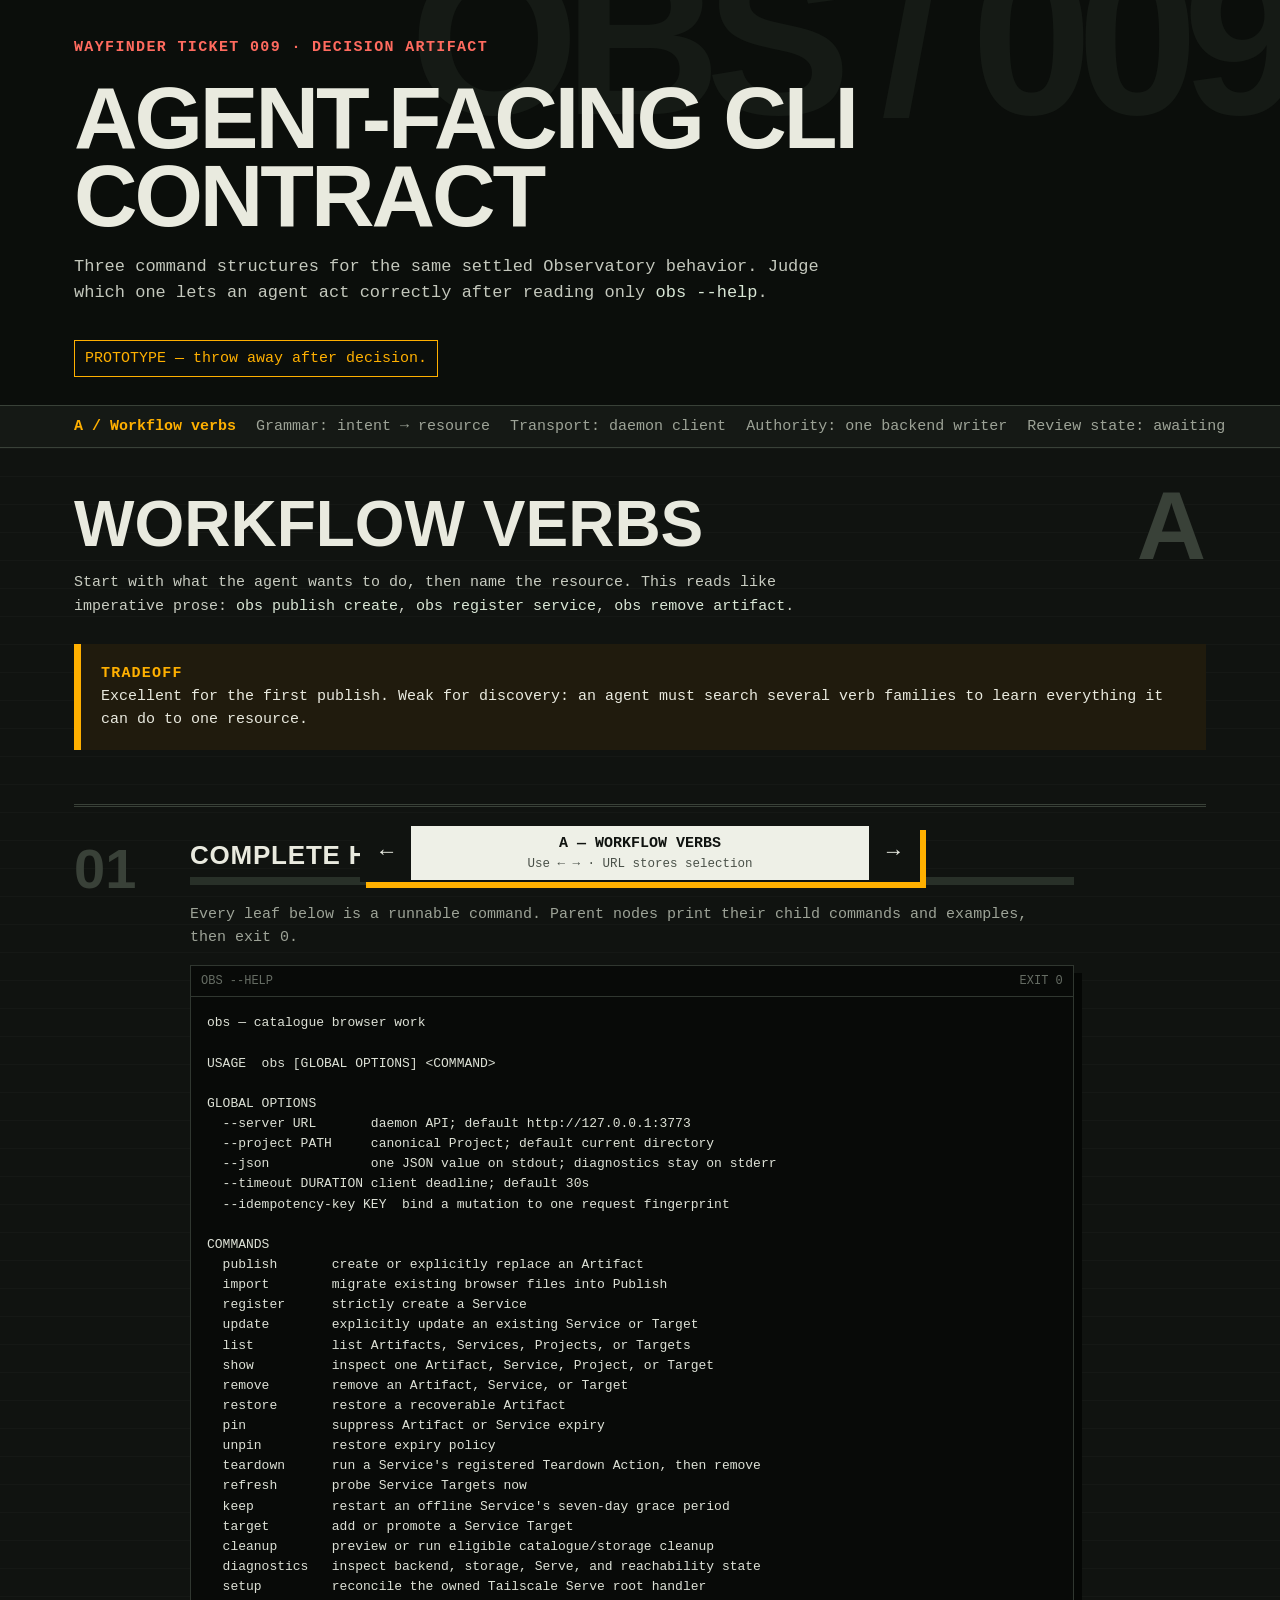
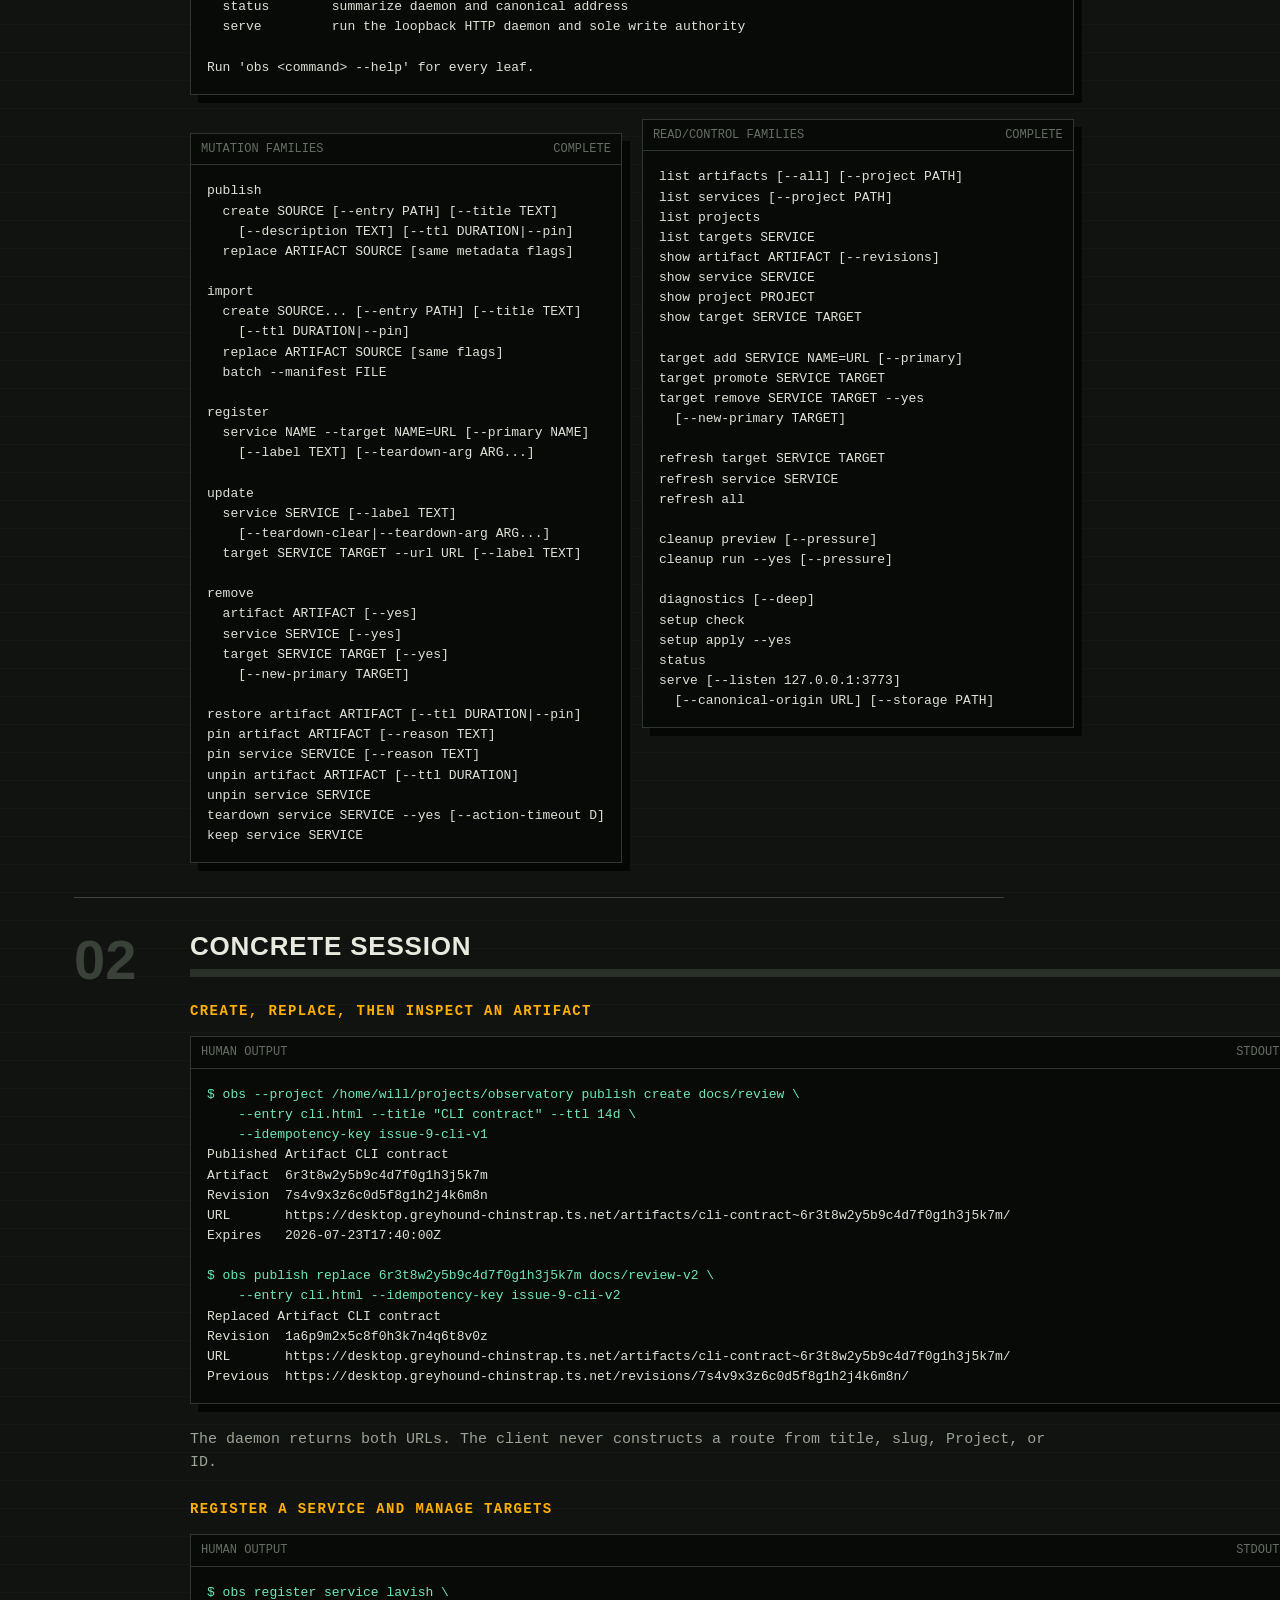
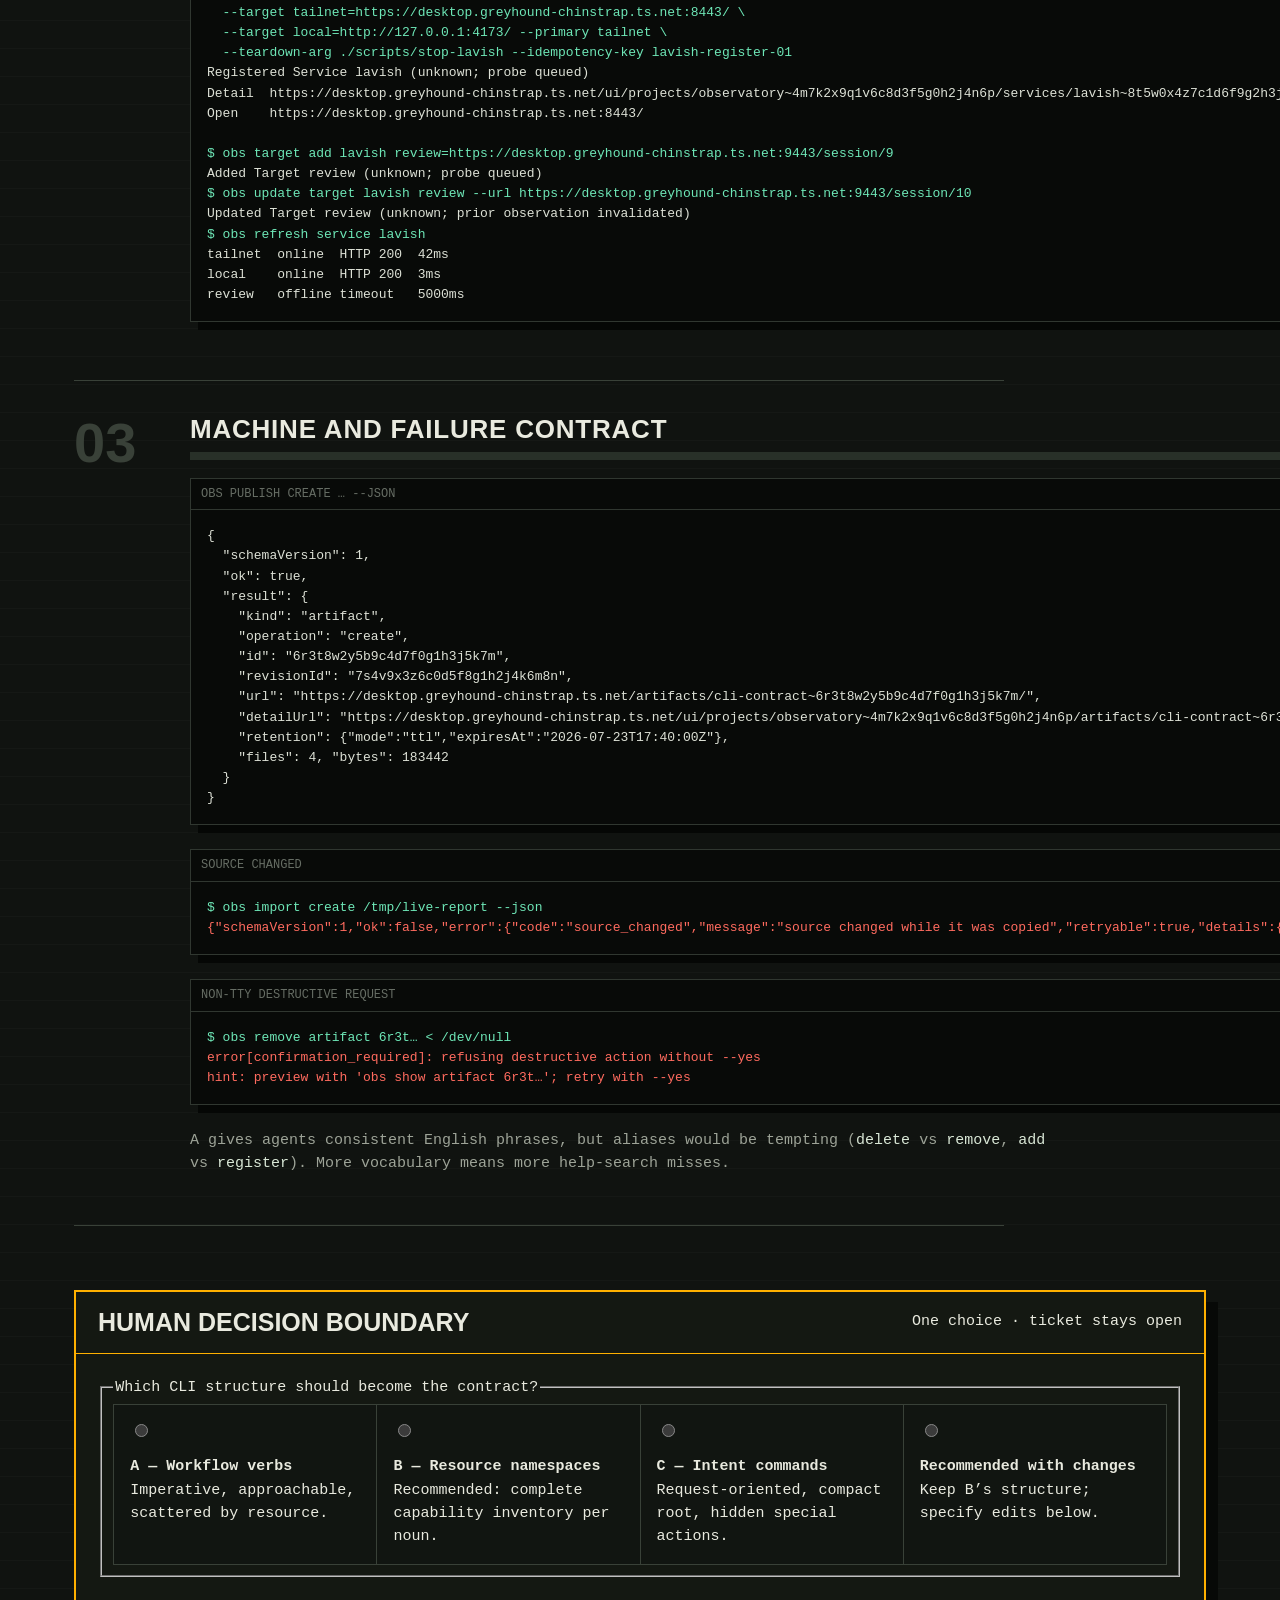
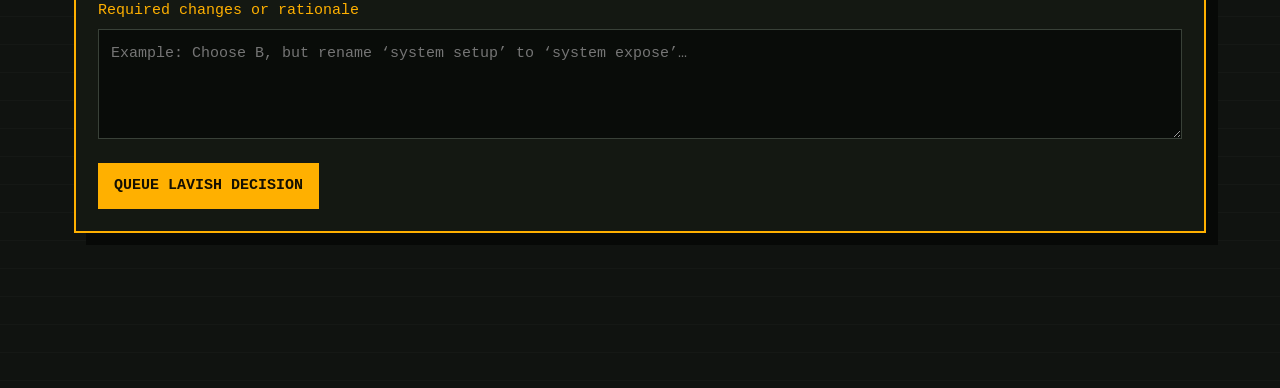
==== docs/prototypes/observatory-cli-contract.html @ 1bf95af1 "Prototype agent-facing CLI contract" ====
<!doctype html>
<html lang="en">
<head>
<meta charset="utf-8">
<meta name="viewport" content="width=device-width,initial-scale=1">
<meta name="color-scheme" content="dark">
<title>PROTOTYPE — throw away after decision — Observatory CLI Contract</title>
<style>
:root{--ink:#e9eadf;--muted:#9da397;--dim:#666d64;--paper:#101310;--panel:#171b17;--line:#394138;--hot:#ffb000;--cool:#6ee7b7;--bad:#ff6b5f;--blue:#8ab4f8;--shadow:#050705;--measure:1180px;--mono:"IBM Plex Mono","Cascadia Code","SFMono-Regular",Consolas,"Liberation Mono",monospace;--sans:"Avenir Next Condensed","DIN Condensed","Arial Narrow",sans-serif}
*{box-sizing:border-box}html{scroll-behavior:smooth}body{margin:0;background:var(--paper);color:var(--ink);font:15px/1.55 var(--mono);background-image:linear-gradient(rgba(255,255,255,.018) 1px,transparent 1px);background-size:100% 28px}a{color:var(--cool)}button,input,textarea{font:inherit}button{cursor:pointer}.mast{border-bottom:1px solid var(--line);background:#0b0e0b;position:relative;overflow:hidden}.mast:after{content:"OBS / 009";position:absolute;right:-.04em;top:-.32em;color:#151a15;font:900 clamp(80px,17vw,230px)/1 var(--sans);letter-spacing:-.07em;pointer-events:none}.mast-inner{max-width:var(--measure);margin:auto;padding:36px 24px 28px;position:relative;z-index:1}.kicker{color:var(--bad);font-weight:800;letter-spacing:.09em;text-transform:uppercase}.mast h1{font:900 clamp(38px,7vw,88px)/.88 var(--sans);letter-spacing:-.035em;text-transform:uppercase;max-width:850px;margin:20px 0}.dek{max-width:760px;color:#c4c8bd;font-size:17px}.question{display:inline-block;border:1px solid var(--hot);color:var(--hot);padding:6px 10px;margin-top:16px}.statebar{border-bottom:1px solid var(--line);background:#151915;position:sticky;top:0;z-index:20}.statebar-inner{max-width:var(--measure);margin:auto;padding:9px 24px;display:flex;gap:20px;align-items:center;overflow:auto;white-space:nowrap}.statebar b{color:var(--hot)}.statebar span{color:var(--muted)}main{max-width:var(--measure);margin:auto;padding:0 24px 150px}.variant{display:none}.variant.active{display:block}.variant.design-b.active{display:grid}.variant-head{padding:44px 0 28px;border-bottom:3px double var(--line)}.variant-mark{font:900 96px/.7 var(--sans);color:var(--line);float:right}.variant-head h2{font:900 clamp(32px,5vw,64px)/1 var(--sans);text-transform:uppercase;margin:0 0 14px}.variant-head p{max-width:800px;color:#c8ccc1}.recommend{border-left:7px solid var(--hot);background:#201b0d;padding:18px 20px;margin:26px 0}.recommend strong{display:block;color:var(--hot);text-transform:uppercase;letter-spacing:.08em}.section{padding:34px 0;border-bottom:1px solid var(--line)}.section h3{font:800 26px/1.1 var(--sans);text-transform:uppercase;letter-spacing:.03em;margin:0 0 18px}.section h4{font-size:14px;color:var(--hot);text-transform:uppercase;letter-spacing:.1em;margin:24px 0 8px}.note{color:var(--muted);max-width:860px}.terminal{background:#080a08;border:1px solid #303730;box-shadow:8px 8px 0 var(--shadow);margin:14px 0 24px;overflow:hidden}.terminal-label{display:flex;justify-content:space-between;gap:10px;border-bottom:1px solid #303730;padding:6px 10px;color:var(--dim);font-size:12px;text-transform:uppercase}.terminal pre{margin:0;padding:16px;overflow:auto;color:#dde1d6;font:13px/1.55 var(--mono);white-space:pre}.terminal .cmd{color:var(--cool)}.terminal .err{color:var(--bad)}.terminal .warn{color:var(--hot)}code{color:#d9e7d6}.tree{columns:2;column-gap:20px}.tree .terminal{break-inside:avoid}.matrix{width:100%;border-collapse:collapse;margin:15px 0;font-size:13px}.matrix th,.matrix td{text-align:left;vertical-align:top;padding:9px 10px;border:1px solid var(--line)}.matrix th{color:var(--hot);background:#1c201b;text-transform:uppercase;letter-spacing:.05em}.matrix td:first-child{white-space:nowrap;color:var(--cool)}.rules{display:grid;grid-template-columns:repeat(2,minmax(0,1fr));border-top:1px solid var(--line);border-left:1px solid var(--line)}.rule{padding:16px;border-right:1px solid var(--line);border-bottom:1px solid var(--line)}.rule b{display:block;color:var(--cool);margin-bottom:5px}.flow{display:flex;align-items:stretch;gap:0;overflow:auto;margin:20px 0}.flow div{min-width:170px;padding:16px;border:1px solid var(--line);background:var(--panel)}.flow i{display:flex;align-items:center;padding:8px;color:var(--hot);font-style:normal}.callout{border:1px solid var(--bad);padding:16px;margin:20px 0}.callout b{color:var(--bad)}
/* A: linear manual */.design-a .section{max-width:930px}.design-a .chapter{display:grid;grid-template-columns:90px 1fr;gap:26px}.design-a .chapter-no{font:900 56px/1 var(--sans);color:var(--line);position:sticky;top:70px;align-self:start}.design-a h3{border-bottom:8px solid #283028;padding-bottom:8px}
/* B: resource field guide */.variant.design-b.active{display:grid;grid-template-columns:220px minmax(0,1fr);gap:34px}.design-b .variant-head{grid-column:1/-1}.design-b nav{position:sticky;top:56px;align-self:start;padding-top:34px}.design-b nav a{display:block;padding:7px 0;border-bottom:1px solid var(--line);color:var(--muted);text-decoration:none}.design-b nav a:hover{color:var(--hot)}.design-b .content{min-width:0}.design-b .section h3:before{content:":: ";color:var(--hot)}
/* C: operation ledger */.design-c .variant-head{border-bottom:1px solid var(--blue)}.design-c .ledger{display:grid;grid-template-columns:170px 1fr;border-top:1px solid var(--line)}.design-c .ledger-key,.design-c .ledger-body{padding:24px 0;border-bottom:1px solid var(--line)}.design-c .ledger-key{color:var(--blue);font-weight:bold;text-transform:uppercase}.design-c .ledger-body{min-width:0}.design-c .terminal{border-color:#35465d}.design-c .intent{border-left:3px solid var(--blue);padding-left:18px}
.approval{margin-top:64px;border:2px solid var(--hot);background:#141812;box-shadow:12px 12px 0 #070907}.approval header{padding:18px 22px;border-bottom:1px solid var(--hot);display:flex;justify-content:space-between;gap:15px}.approval h2{font:900 25px/1 var(--sans);text-transform:uppercase;margin:0}.approval form{padding:22px}.choices{display:grid;grid-template-columns:repeat(4,1fr);gap:1px;background:var(--line);border:1px solid var(--line)}.choice{background:#111511;padding:16px;cursor:pointer}.choice:has(input:checked){background:#2a230f;outline:2px solid var(--hot);outline-offset:-2px}.choice input{accent-color:var(--hot)}.choice b{display:block;margin-top:10px}.approval label[for=changes]{display:block;margin:22px 0 7px;color:var(--hot)}textarea{width:100%;min-height:110px;resize:vertical;background:#090c09;color:var(--ink);border:1px solid var(--line);padding:12px}.submit{display:flex;align-items:center;gap:16px;margin-top:16px}.submit button{background:var(--hot);color:#151000;border:0;padding:11px 16px;font-weight:900;text-transform:uppercase}.status{color:var(--cool)}.switcher{position:fixed;z-index:50;left:50%;bottom:18px;transform:translateX(-50%);display:flex;align-items:center;background:#eef0e7;color:#101310;border:2px solid #101310;box-shadow:6px 6px 0 var(--hot);min-width:min(560px,calc(100vw - 28px))}.switcher button{border:0;background:#101310;color:#eef0e7;font-size:22px;padding:10px 18px}.switcher button:hover{background:var(--hot);color:#101310}.switch-label{flex:1;text-align:center;font-weight:900;text-transform:uppercase;padding:0 10px}.switch-label small{display:block;font-weight:400;text-transform:none;color:#495048}.nowrap{white-space:nowrap}.bad{color:var(--bad)}.good{color:var(--cool)}.hot{color:var(--hot)}
@media(max-width:800px){.tree{columns:1}.rules{grid-template-columns:1fr}.variant.design-b.active{display:block}.design-b nav{position:static;display:flex;overflow:auto;gap:16px;border-bottom:1px solid var(--line)}.design-b nav a{white-space:nowrap}.design-a .chapter{display:block}.design-a .chapter-no{position:static;font-size:36px}.choices{grid-template-columns:1fr 1fr}.variant-mark{font-size:60px}.matrix{display:block;overflow:auto}.ledger{grid-template-columns:1fr!important}.ledger-key{padding-bottom:0!important;border-bottom:0!important}.approval header{display:block}.flow i{padding:4px}.statebar-inner{padding-inline:14px}main,.mast-inner{padding-left:16px;padding-right:16px}}
@media(max-width:480px){.choices{grid-template-columns:1fr}.switcher button{padding:9px 13px}.switch-label{font-size:12px}.terminal pre{font-size:11.5px;padding:12px}.mast h1{font-size:44px}.variant-head{padding-top:30px}}
@media(prefers-reduced-motion:reduce){html{scroll-behavior:auto}}
</style>
</head>
<body>
<header class="mast">
 <div class="mast-inner">
  <div class="kicker">Wayfinder ticket 009 · decision artifact</div>
  <h1>Agent-facing CLI contract</h1>
  <p class="dek">Three command structures for the same settled Observatory behavior. Judge which one lets an agent act correctly after reading only <code>obs --help</code>.</p>
  <div class="question">PROTOTYPE — throw away after decision.</div>
 </div>
</header>
<div class="statebar" aria-live="polite"><div class="statebar-inner"><b id="stateVariant">A / Workflow verbs</b><span id="stateGrammar">Grammar: intent → resource</span><span>Transport: daemon client</span><span>Authority: one backend writer</span><span>Review state: awaiting one choice</span></div></div>
<main>
<!-- VARIANT A -->
<article class="variant design-a" data-variant="A">
 <header class="variant-head"><span class="variant-mark">A</span><h2>Workflow verbs</h2><p>Start with what the agent wants to do, then name the resource. This reads like imperative prose: <code>obs publish create</code>, <code>obs register service</code>, <code>obs remove artifact</code>.</p><div class="recommend"><strong>Tradeoff</strong>Excellent for the first publish. Weak for discovery: an agent must search several verb families to learn everything it can do to one resource.</div></header>
 <section class="section chapter"><div class="chapter-no">01</div><div><h3>Complete help tree</h3><p class="note">Every leaf below is a runnable command. Parent nodes print their child commands and examples, then exit 0.</p><div class="terminal"><div class="terminal-label"><span>obs --help</span><span>exit 0</span></div><pre>obs — catalogue browser work

USAGE  obs [GLOBAL OPTIONS] &lt;COMMAND&gt;

GLOBAL OPTIONS
  --server URL       daemon API; default http://127.0.0.1:3773
  --project PATH     canonical Project; default current directory
  --json             one JSON value on stdout; diagnostics stay on stderr
  --timeout DURATION client deadline; default 30s
  --idempotency-key KEY  bind a mutation to one request fingerprint

COMMANDS
  publish       create or explicitly replace an Artifact
  import        migrate existing browser files into Publish
  register      strictly create a Service
  update        explicitly update an existing Service or Target
  list          list Artifacts, Services, Projects, or Targets
  show          inspect one Artifact, Service, Project, or Target
  remove        remove an Artifact, Service, or Target
  restore       restore a recoverable Artifact
  pin           suppress Artifact or Service expiry
  unpin         restore expiry policy
  teardown      run a Service's registered Teardown Action, then remove
  refresh       probe Service Targets now
  keep          restart an offline Service's seven-day grace period
  target        add or promote a Service Target
  cleanup       preview or run eligible catalogue/storage cleanup
  diagnostics   inspect backend, storage, Serve, and reachability state
  setup         reconcile the owned Tailscale Serve root handler
  status        summarize daemon and canonical address
  serve         run the loopback HTTP daemon and sole write authority

Run 'obs &lt;command&gt; --help' for every leaf.</pre></div>
<div class="tree">
<div class="terminal"><div class="terminal-label"><span>mutation families</span><span>complete</span></div><pre>publish
  create SOURCE [--entry PATH] [--title TEXT]
    [--description TEXT] [--ttl DURATION|--pin]
  replace ARTIFACT SOURCE [same metadata flags]

import
  create SOURCE... [--entry PATH] [--title TEXT]
    [--ttl DURATION|--pin]
  replace ARTIFACT SOURCE [same flags]
  batch --manifest FILE

register
  service NAME --target NAME=URL [--primary NAME]
    [--label TEXT] [--teardown-arg ARG...]

update
  service SERVICE [--label TEXT]
    [--teardown-clear|--teardown-arg ARG...]
  target SERVICE TARGET --url URL [--label TEXT]

remove
  artifact ARTIFACT [--yes]
  service SERVICE [--yes]
  target SERVICE TARGET [--yes]
    [--new-primary TARGET]

restore artifact ARTIFACT [--ttl DURATION|--pin]
pin artifact ARTIFACT [--reason TEXT]
pin service SERVICE [--reason TEXT]
unpin artifact ARTIFACT [--ttl DURATION]
unpin service SERVICE
teardown service SERVICE --yes [--action-timeout D]
keep service SERVICE</pre></div>
<div class="terminal"><div class="terminal-label"><span>read/control families</span><span>complete</span></div><pre>list artifacts [--all] [--project PATH]
list services [--project PATH]
list projects
list targets SERVICE
show artifact ARTIFACT [--revisions]
show service SERVICE
show project PROJECT
show target SERVICE TARGET

target add SERVICE NAME=URL [--primary]
target promote SERVICE TARGET
target remove SERVICE TARGET --yes
  [--new-primary TARGET]

refresh target SERVICE TARGET
refresh service SERVICE
refresh all

cleanup preview [--pressure]
cleanup run --yes [--pressure]

diagnostics [--deep]
setup check
setup apply --yes
status
serve [--listen 127.0.0.1:3773]
  [--canonical-origin URL] [--storage PATH]</pre></div></div></div></section>
 <section class="section chapter"><div class="chapter-no">02</div><div><h3>Concrete session</h3><h4>Create, replace, then inspect an Artifact</h4><div class="terminal"><div class="terminal-label"><span>human output</span><span>stdout + exit 0</span></div><pre><span class="cmd">$ obs --project /home/will/projects/observatory publish create docs/review \
    --entry cli.html --title "CLI contract" --ttl 14d \
    --idempotency-key issue-9-cli-v1</span>
Published Artifact CLI contract
Artifact  6r3t8w2y5b9c4d7f0g1h3j5k7m
Revision  7s4v9x3z6c0d5f8g1h2j4k6m8n
URL       https://desktop.greyhound-chinstrap.ts.net/artifacts/cli-contract~6r3t8w2y5b9c4d7f0g1h3j5k7m/
Expires   2026-07-23T17:40:00Z

<span class="cmd">$ obs publish replace 6r3t8w2y5b9c4d7f0g1h3j5k7m docs/review-v2 \
    --entry cli.html --idempotency-key issue-9-cli-v2</span>
Replaced Artifact CLI contract
Revision  1a6p9m2x5c8f0h3k7n4q6t8v0z
URL       https://desktop.greyhound-chinstrap.ts.net/artifacts/cli-contract~6r3t8w2y5b9c4d7f0g1h3j5k7m/
Previous  https://desktop.greyhound-chinstrap.ts.net/revisions/7s4v9x3z6c0d5f8g1h2j4k6m8n/</pre></div><p class="note">The daemon returns both URLs. The client never constructs a route from title, slug, Project, or ID.</p>
<h4>Register a Service and manage Targets</h4><div class="terminal"><div class="terminal-label"><span>human output</span><span>stdout + exit 0</span></div><pre><span class="cmd">$ obs register service lavish \
  --target tailnet=https://desktop.greyhound-chinstrap.ts.net:8443/ \
  --target local=http://127.0.0.1:4173/ --primary tailnet \
  --teardown-arg ./scripts/stop-lavish --idempotency-key lavish-register-01</span>
Registered Service lavish (unknown; probe queued)
Detail  https://desktop.greyhound-chinstrap.ts.net/ui/projects/observatory~4m7k2x9q1v6c8d3f5g0h2j4n6p/services/lavish~8t5w0x4z7c1d6f9g2h3j5k7m9n/
Open    https://desktop.greyhound-chinstrap.ts.net:8443/

<span class="cmd">$ obs target add lavish review=https://desktop.greyhound-chinstrap.ts.net:9443/session/9</span>
Added Target review (unknown; probe queued)
<span class="cmd">$ obs update target lavish review --url https://desktop.greyhound-chinstrap.ts.net:9443/session/10</span>
Updated Target review (unknown; prior observation invalidated)
<span class="cmd">$ obs refresh service lavish</span>
tailnet  online  HTTP 200  42ms
local    online  HTTP 200  3ms
review   offline timeout   5000ms</pre></div></div></section>
 <section class="section chapter"><div class="chapter-no">03</div><div><h3>Machine and failure contract</h3><div class="terminal"><div class="terminal-label"><span>obs publish create … --json</span><span>stdout only · exit 0</span></div><pre>{
  "schemaVersion": 1,
  "ok": true,
  "result": {
    "kind": "artifact",
    "operation": "create",
    "id": "6r3t8w2y5b9c4d7f0g1h3j5k7m",
    "revisionId": "7s4v9x3z6c0d5f8g1h2j4k6m8n",
    "url": "https://desktop.greyhound-chinstrap.ts.net/artifacts/cli-contract~6r3t8w2y5b9c4d7f0g1h3j5k7m/",
    "detailUrl": "https://desktop.greyhound-chinstrap.ts.net/ui/projects/observatory~4m7k2x9q1v6c8d3f5g0h2j4n6p/artifacts/cli-contract~6r3t8w2y5b9c4d7f0g1h3j5k7m/",
    "retention": {"mode":"ttl","expiresAt":"2026-07-23T17:40:00Z"},
    "files": 4, "bytes": 183442
  }
}</pre></div><div class="terminal"><div class="terminal-label"><span>source changed</span><span>stdout empty · stderr · exit 7</span></div><pre><span class="cmd">$ obs import create /tmp/live-report --json</span>
<span class="err">{"schemaVersion":1,"ok":false,"error":{"code":"source_changed","message":"source changed while it was copied","retryable":true,"details":{"item":0,"source":"live-report"}}}</span></pre></div><div class="terminal"><div class="terminal-label"><span>non-TTY destructive request</span><span>stdout empty · stderr · exit 2</span></div><pre><span class="cmd">$ obs remove artifact 6r3t… &lt; /dev/null</span>
<span class="err">error[confirmation_required]: refusing destructive action without --yes</span>
<span class="err">hint: preview with 'obs show artifact 6r3t…'; retry with --yes</span></pre></div><p class="note">A gives agents consistent English phrases, but aliases would be tempting (<code>delete</code> vs <code>remove</code>, <code>add</code> vs <code>register</code>). More vocabulary means more help-search misses.</p></div></section>
</article>

<!-- VARIANT B -->
<article class="variant design-b" data-variant="B">
 <header class="variant-head"><span class="variant-mark">B</span><h2>Resource namespaces</h2><p>Choose a noun, then see every legal operation on it: <code>obs artifact publish</code>, <code>obs service register</code>, <code>obs service target add</code>. The hierarchy mirrors the domain language and keeps strict create/update intent visible.</p><div class="recommend"><strong>Recommended</strong>This is the smallest self-documenting interface for agents. Six top-level nouns expose the whole model; each noun’s help is a complete capability inventory. No generic CRUD hides Publish, teardown, restore, refresh, or keep.</div></header>
 <nav aria-label="Variant B sections"><a href="#b-tree">Help tree</a><a href="#b-artifact">Artifact / import</a><a href="#b-service">Service / Targets</a><a href="#b-ops">Operations</a><a href="#b-machine">Machine contract</a><a href="#approval">Choose</a></nav>
 <div class="content">
 <section class="section" id="b-tree"><h3>Complete help tree</h3><div class="terminal"><div class="terminal-label"><span>obs --help</span><span>exit 0</span></div><pre>obs — publish Artifacts; catalogue externally owned Services

USAGE  obs [GLOBAL OPTIONS] &lt;RESOURCE&gt; &lt;ACTION&gt;

GLOBAL OPTIONS
  --server URL            default http://127.0.0.1:3773
  -p, --project PATH      default $PWD; daemon resolves canonical directory
  --json                  exactly one JSON value on stdout
  --timeout DURATION      client request deadline (default 30s)
  --idempotency-key KEY   required by automation for mutations

RESOURCES
  artifact     owned static bundles and immutable Revisions
  service      links to externally run browser applications
  project      canonical work contexts
  cleanup      expiration, recovery windows, and stored bytes
  system       setup, diagnostics, and daemon status
  serve        run the loopback daemon (the only write authority)

EXAMPLES
  obs artifact publish ./report.html --json
  obs service register lavish --target tailnet=https://host:8443/
  obs service show lavish --json

CONTRACT
  Create is strict. Updates and replacements are explicit.
  Returned URLs are canonical; never construct one from an ID.
  With --json, stdout is machine output and stderr is diagnostics only.
  Non-TTY invocations never prompt.</pre></div>
<div class="terminal"><div class="terminal-label"><span>all resource help</span><span>every leaf</span></div><pre>obs artifact
  publish SOURCE          strictly create an Artifact
  replace ARTIFACT SOURCE explicitly create and select a Revision
  import SOURCE...        explicit migration intake; per-item atomic
  list                    list live Artifacts (add --all for tombstones)
  show ARTIFACT           inspect metadata (add --revisions)
  remove ARTIFACT         enter seven-day recovery window
  restore ARTIFACT        restore recoverable identity
  pin ARTIFACT            suppress expiration
  unpin ARTIFACT          start TTL/default retention

obs service
  register NAME           strictly create in selected Project
  update SERVICE          update presentation/action, never identity
  list                    list Services in selected Project
  show SERVICE            show all Targets and observations
  remove SERVICE          remove catalogue record only
  teardown SERVICE        run explicit action; remove only on success
  refresh SERVICE         probe all Targets now
  refresh --all           bounded bulk probe
  pin SERVICE             suppress automatic catalogue expiry
  unpin SERVICE           enable fresh seven-day all-offline grace
  keep SERVICE            restart all-offline grace only
  target list SERVICE
  target show SERVICE TARGET
  target add SERVICE NAME=URL [--primary]
  target update SERVICE TARGET --url URL [--label TEXT]
  target remove SERVICE TARGET [--new-primary TARGET]
  target promote SERVICE TARGET
  target refresh SERVICE TARGET

obs project
  list
  show PROJECT
  resolve [PATH]          print canonical directory and allocated key

obs cleanup
  preview [--pressure]
  run --yes [--pressure]

obs system
  status
  diagnostics [--deep]
  setup check
  setup apply --yes

obs serve
  [--listen 127.0.0.1:3773]
  [--canonical-origin URL]
  [--storage PATH]</pre></div>
<table class="matrix"><thead><tr><th>Leaf convention</th><th>Meaning</th><th>Required safety</th></tr></thead><tbody><tr><td>publish / register</td><td>Strict creation. Existing identity or replay key mismatch is conflict.</td><td>Automation supplies <code>--idempotency-key</code>.</td></tr><tr><td>replace / update</td><td>Requires an existing identity. Never inferred from source, title, or URL.</td><td>Record-version contention fails; no implicit retry across changed input.</td></tr><tr><td>remove / teardown / cleanup run</td><td>Destructive catalogue or byte intent.</td><td>Prompt only in a TTY; otherwise require <code>--yes</code>. Teardown never implied by remove.</td></tr><tr><td>list / show / preview / status</td><td>Read-only.</td><td>Never prompt; safe with <code>--json</code>.</td></tr></tbody></table></section>

 <section class="section" id="b-artifact"><h3>Artifact and import</h3><div class="terminal"><div class="terminal-label"><span>obs artifact publish --help</span><span>exit 0</span></div><pre>USAGE  obs artifact publish SOURCE [OPTIONS]

Strictly create one owned Artifact from a regular file or directory.

OPTIONS
  --entry PATH            directory entry point; explicit wins over .obs.json
  --title TEXT            display title
  --description TEXT      display description
  --slug TEXT             suggested readable route component
  --ttl DURATION          positive TTL; default 30d
  --pin [--reason TEXT]   no expiration deadline
  -p, --project PATH      catalogue association; default $PWD
  --idempotency-key KEY   same key + same request replays result
  --json                  one result object on stdout

The daemon copies and validates bytes before commit. It returns the canonical
stable URL and immutable Revision URL. SOURCE never becomes identity.</pre></div>
<div class="terminal"><div class="terminal-label"><span>create + explicit replace</span><span>stdout · exits 0 / 0</span></div><pre><span class="cmd">$ obs artifact publish docs/prototypes/observatory-cli-contract.html \
  --project /home/will/projects/observatory --title "CLI contract prototype" \
  --ttl 14d --idempotency-key issue-9-prototype-v1</span>
Published Artifact CLI contract prototype
ID        6r3t8w2y5b9c4d7f0g1h3j5k7m
Revision  7s4v9x3z6c0d5f8g1h2j4k6m8n
Open      https://desktop.greyhound-chinstrap.ts.net/artifacts/cli-contract-prototype~6r3t8w2y5b9c4d7f0g1h3j5k7m/
Immutable https://desktop.greyhound-chinstrap.ts.net/revisions/7s4v9x3z6c0d5f8g1h2j4k6m8n/

<span class="cmd">$ obs artifact replace 6r3t8w2y5b9c4d7f0g1h3j5k7m ./revised.html \
  --idempotency-key issue-9-prototype-v2</span>
Replaced Artifact CLI contract prototype
Revision  1a6p9m2x5c8f0h3k7n4q6t8v0z
Open      https://desktop.greyhound-chinstrap.ts.net/artifacts/cli-contract-prototype~6r3t8w2y5b9c4d7f0g1h3j5k7m/</pre></div>
<div class="terminal"><div class="terminal-label"><span>ordered import batch</span><span>stdout · exit 8 partial</span></div><pre><span class="cmd">$ obs artifact import /tmp/auth-flow.html /tmp/live-dashboard \
  --project . --idempotency-key migration-20260709 --json</span>
{
  "schemaVersion": 1, "ok": false, "partial": true,
  "result": {"operation":"import","items":[
    {"index":0,"source":"auth-flow.html","status":"committed",
     "artifactId":"2c5f8h1k4n7q0t3w6y9b2d5g8j",
     "revisionId":"3d6g9j2m5p8s1v4x7z0c3f6h9k",
     "url":"https://desktop.greyhound-chinstrap.ts.net/artifacts/auth-flow~2c5f8h1k4n7q0t3w6y9b2d5g8j/",
     "files":1,"bytes":48211,"retention":{"mode":"default","expiresAt":"2026-08-08T17:40:00Z"}},
    {"index":1,"source":"live-dashboard","status":"failed",
     "error":{"code":"source_changed","message":"source changed while it was copied","retryable":true}}
  ]}
}</pre></div><p class="note">A partial batch reports every item in input order. Successful siblings remain committed; retry the failure with a new key. Absolute source paths never persist.</p>
<div class="rules"><div class="rule"><b>Remove</b><code>obs artifact remove ID --yes</code> returns a tombstone and recovery deadline; it does not purge bytes.</div><div class="rule"><b>Restore</b><code>obs artifact restore ID --pin</code> chooses retention explicitly and returns the daemon’s canonical URL.</div><div class="rule"><b>Pin</b><code>obs artifact pin ID --reason "standing architecture"</code> protects the live Artifact and current Revision, not unbounded history.</div><div class="rule"><b>Unpin</b><code>obs artifact unpin ID --ttl 30d</code> starts the deadline at unpin time.</div></div></section>

 <section class="section" id="b-service"><h3>Service and Targets</h3><div class="terminal"><div class="terminal-label"><span>obs service register --help</span><span>exit 0</span></div><pre>USAGE  obs service register NAME --target NAME=URL... [OPTIONS]

Strictly create one Service in the selected Project. Exactly one Target is
primary. URLs must be absolute, credential-free HTTP(S) URLs.

OPTIONS
  --target NAME=URL       repeatable; first is primary unless --primary names one
  --primary TARGET        configured Open link; not a health assertion
  --label TEXT            presentation label
  --description TEXT      presentation description
  --teardown-arg ARG      repeatable argv; first value is executable; no shell
  --pin [--reason TEXT]   suppress all-offline catalogue expiry
  -p, --project PATH      identity scope; default $PWD
  --idempotency-key KEY   bind retry to request fingerprint
  --json

Registration commits before probing. All Targets begin unknown.</pre></div>
<div class="terminal"><div class="terminal-label"><span>register / inspect / mutate</span><span>stdout · exit 0</span></div><pre><span class="cmd">$ obs service register pi-annotate \
  --target tailnet=https://desktop.greyhound-chinstrap.ts.net:8443/session/current \
  --target local=http://127.0.0.1:18181/session/current --primary tailnet \
  --teardown-arg ./scripts/pi-annotate-stop --teardown-arg current \
  --idempotency-key pi-annotate-current-v1</span>
Registered Service pi-annotate (probe queued)
ID      8t5w0x4z7c1d6f9g2h3j5k7m9n
Detail  https://desktop.greyhound-chinstrap.ts.net/ui/projects/observatory~4m7k2x9q1v6c8d3f5g0h2j4n6p/services/pi-annotate~8t5w0x4z7c1d6f9g2h3j5k7m9n/
Open    https://desktop.greyhound-chinstrap.ts.net:8443/session/current

<span class="cmd">$ obs service target add pi-annotate review=https://desktop.greyhound-chinstrap.ts.net:9443/r/9</span>
Added Target review (unknown; probe queued)
<span class="cmd">$ obs service target promote pi-annotate review</span>
Primary Target is now review
Open    https://desktop.greyhound-chinstrap.ts.net:9443/r/9
<span class="cmd">$ obs service update pi-annotate --label "Current annotation session"</span>
Updated Service pi-annotate (Targets unchanged)
<span class="cmd">$ obs service refresh pi-annotate</span>
review   online   HTTP 200   38ms  observed 2026-07-09T17:44:02Z
tailnet  online   HTTP 302   41ms  observed 2026-07-09T17:44:02Z
local    offline  connection  2ms  observed 2026-07-09T17:44:02Z</pre></div>
<div class="callout"><b>Catalogue, not supervisor.</b> <code>service remove</code> never touches the process. <code>service teardown --yes</code> is the only external runtime action: it runs registered argv once in the canonical Project directory, then removes only the unchanged record after exit 0. Observatory never starts, restarts, kills, proxies, configures ports, or falls back to another Target.</div>
<div class="terminal"><div class="terminal-label"><span>teardown failure</span><span>stdout empty · stderr · exit 9</span></div><pre><span class="cmd">$ obs service teardown pi-annotate --yes --action-timeout 20s --json</span>
<span class="err">{"schemaVersion":1,"ok":false,"error":{"code":"teardown_failed","message":"Teardown Action exited 1; Service was preserved","retryable":true,"details":{"serviceId":"8t5w0x4z7c1d6f9g2h3j5k7m9n","actionExitCode":1,"capturedStderr":"session is busy"}}}</span></pre></div>
<div class="rules"><div class="rule"><b>Refresh</b>One Target, one Service, or <code>--all</code>. Bulk results are per Target and can be partial; all probes use the backend host and five-second deadline.</div><div class="rule"><b>Keep</b><code>obs service keep NAME</code> restarts only the seven-day all-offline grace. It does not change observations, config, or process state.</div><div class="rule"><b>Pin / unpin</b>Pin suppresses catalogue expiry, not probes. Unpin starts a fresh grace only while every Target is confirmed offline.</div><div class="rule"><b>Primary removal</b><code>target remove … --new-primary NAME --yes</code> changes both atomically. A Service never has zero or two primaries.</div></div></section>

 <section class="section" id="b-ops"><h3>Project, cleanup, diagnostics, and serve</h3><div class="flow" aria-label="write authority flow"><div><b>obs client</b><br><span class="note">parses args<br>never opens SQLite</span></div><i>→</i><div><b>loopback API</b><br><code>127.0.0.1:3773</code></div><i>→</i><div><b>obs serve</b><br><span class="note">validation + one write queue</span></div><i>→</i><div><b>SQLite + bytes</b><br><span class="note">authoritative catalogue</span></div></div>
<div class="terminal"><div class="terminal-label"><span>selection + read</span><span>stdout · exit 0</span></div><pre><span class="cmd">$ cd /home/will/projects/observatory
$ obs project resolve</span>
Project  observatory
Path     /home/will/projects/observatory
Key      observatory~4m7k2x9q1v6c8d3f5g0h2j4n6p
<span class="cmd">$ obs artifact list --json</span>
{"schemaVersion":1,"ok":true,"result":{"project":{"id":"4m7k2x9q1v6c8d3f5g0h2j4n6p","path":"/home/will/projects/observatory"},"artifacts":[{"id":"6r3t8w2y5b9c4d7f0g1h3j5k7m","title":"CLI contract prototype","state":"live","pinned":false,"expiresAt":"2026-07-23T17:40:00Z","url":"https://desktop.greyhound-chinstrap.ts.net/artifacts/cli-contract-prototype~6r3t8w2y5b9c4d7f0g1h3j5k7m/"}]}}</pre></div>
<div class="terminal"><div class="terminal-label"><span>cleanup preview / run</span><span>no mutation / explicit mutation</span></div><pre><span class="cmd">$ obs cleanup preview</span>
ACTION             ENTRY / REVISION                    BYTES      RECOVERABLE
purge expired      Old CSS audit · 0p4s7v…             12.4 MiB   no
remove superseded  CLI contract · revision 9z2c5f…      1.8 MiB   no
reclaim total                                               14.2 MiB
<span class="cmd">$ obs cleanup run --yes --idempotency-key cleanup-20260709-01</span>
Cleanup completed: 2 candidates, 14.2 MiB quarantined, 0 failures</pre></div>
<div class="terminal"><div class="terminal-label"><span>setup / status / daemon</span><span>operator surface</span></div><pre><span class="cmd">$ obs system setup check</span>
<span class="warn">NEEDS SETUP</span>  canonical origin has no owned Serve root handler
Planned: https://desktop.greyhound-chinstrap.ts.net/ → http://127.0.0.1:3773
<span class="cmd">$ obs system setup apply --yes</span>
Configured and verified owned Tailscale Serve root handler
<span class="cmd">$ obs system diagnostics --deep</span>
PASS daemon            http://127.0.0.1:3773 (4ms)
PASS canonical origin  https://desktop.greyhound-chinstrap.ts.net/
PASS sqlite            quick_check ok; WAL; schema 1
PASS revision bytes    18 checked; 0 missing; 0 mismatch
PASS storage reserve   81.2 GiB free; reserve 13.4 GiB
WARN service targets   1 offline; 0 stale; 0 unknown
<span class="cmd">$ obs serve --listen 127.0.0.1:3773 \
  --canonical-origin https://desktop.greyhound-chinstrap.ts.net/</span>
Observatory listening on http://127.0.0.1:3773
Canonical origin https://desktop.greyhound-chinstrap.ts.net/
Write authority active; scheduled probes and cleanup active</pre></div><p class="note"><code>obs serve</code> refuses non-loopback listen addresses. Setup inspects existing Tailscale Serve state and refuses unrelated handlers; ordinary requests never mutate Serve configuration. A second daemon fails before accepting writes.</p></section>

 <section class="section" id="b-machine"><h3>Machine contract and exact exits</h3><table class="matrix"><thead><tr><th>Exit</th><th>Stable category</th><th>Examples</th></tr></thead><tbody><tr><td>0</td><td>success</td><td>Committed, read completed, or idempotent replay.</td></tr><tr><td>2</td><td>usage / validation / confirmation</td><td>Bad flags, unsafe member, missing <code>--yes</code>, no prompt in non-TTY.</td></tr><tr><td>3</td><td>not_found / gone</td><td>Unknown ID or tombstoned URL/entry requested as live.</td></tr><tr><td>4</td><td>conflict</td><td>Strict create collision, idempotency key reused with different fingerprint, record changed.</td></tr><tr><td>5</td><td>unavailable / timeout</td><td>Daemon unavailable or client deadline reached; committed state is reported as unknown when needed.</td></tr><tr><td>6</td><td>contention</td><td>Bounded SQLite busy handling exhausted or sole writer unavailable.</td></tr><tr><td>7</td><td>source_changed</td><td>Import/publish source mutated during owned copy.</td></tr><tr><td>8</td><td>partial</td><td>Some batch items or Targets succeeded and some failed.</td></tr><tr><td>9</td><td>external_action_failed</td><td>Teardown launch, nonzero exit, or action timeout; Service preserved.</td></tr><tr><td>10</td><td>capacity / unhealthy</td><td>Reserve or ceiling blocks byte-adding Publish; reads continue.</td></tr></tbody></table>
<div class="terminal"><div class="terminal-label"><span>contention</span><span>stdout empty · stderr · exit 6</span></div><pre><span class="cmd">$ obs artifact pin 6r3t… --json</span>
<span class="err">{"schemaVersion":1,"ok":false,"error":{"code":"contention","message":"catalogue remained busy for 5s","retryable":true,"details":{"retryAfterMs":250}}}</span></pre></div>
<div class="terminal"><div class="terminal-label"><span>client timeout after dispatch</span><span>stdout empty · stderr · exit 5</span></div><pre><span class="cmd">$ obs artifact publish ./large-report --timeout 1s --idempotency-key report-44 --json</span>
<span class="err">{"schemaVersion":1,"ok":false,"error":{"code":"client_timeout","message":"deadline reached; commit state is unknown","retryable":true,"details":{"idempotencyKey":"report-44","retry":"repeat the identical request with the same key"}}}</span></pre></div>
<div class="terminal"><div class="terminal-label"><span>strict creation conflict</span><span>stdout empty · stderr · exit 4</span></div><pre><span class="cmd">$ obs service register pi-annotate --target primary=https://host:8443/ --json</span>
<span class="err">{"schemaVersion":1,"ok":false,"error":{"code":"already_exists","message":"Service 'pi-annotate' already exists in this Project","retryable":false,"details":{"serviceId":"8t5w0x4z7c1d6f9g2h3j5k7m9n","hint":"use 'obs service update pi-annotate'"}}}</span></pre></div>
<div class="rules"><div class="rule"><b>stdout</b>Human success output or exactly one JSON value. Never progress, logs, warnings, spinners, or diagnostics.</div><div class="rule"><b>stderr</b>Errors, warnings, progress, and verbose diagnostics. With <code>--json</code>, errors are one JSON object here.</div><div class="rule"><b>TTY</b>Human destructive calls may ask one confirmation. Non-TTY never prompts and fails unless <code>--yes</code> is present.</div><div class="rule"><b>Idempotency</b>All mutations accept a key. Agents should always send one. Same fingerprint replays/resumes; changed input conflicts.</div></div></section>
 </div>
</article>

<!-- VARIANT C -->
<article class="variant design-c" data-variant="C">
 <header class="variant-head"><span class="variant-mark">C</span><h2>Intent commands</h2><p>Put lifecycle intent at the root: <code>obs create artifact</code>, <code>obs replace artifact</code>, <code>obs update service</code>. Reads use <code>get</code>; operational actions use <code>act</code>. The grammar is compact and maps cleanly to request objects.</p><div class="recommend"><strong>Tradeoff</strong>Best for generated clients and request manifests. Worst at the terminal: domain-specific operations hide behind <code>act</code>, and <code>get</code> reduces the visibility of Artifact versus Service capabilities.</div></header>
 <div class="ledger"><div class="ledger-key">Grammar</div><div class="ledger-body"><code>obs &lt;intent&gt; &lt;kind&gt; [identity] [fields]</code>. The help system is organized around mutation semantics rather than resources.</div>
 <div class="ledger-key">Complete tree</div><div class="ledger-body"><div class="terminal"><div class="terminal-label"><span>obs --help</span><span>exit 0</span></div><pre>obs — send explicit intents to the Observatory daemon

USAGE  obs [--project PATH] [--json] [--timeout D] &lt;INTENT&gt;

INTENTS
  create artifact SOURCE       strict Publish creation
  create service NAME          strict Service registration
  import artifact SOURCE...    migrate existing browser files
  replace artifact ID SOURCE   explicit Publish replacement
  update service ID|NAME       presentation or Teardown Action
  update target SERVICE NAME   Target URL or label
  get artifacts|artifact       list or inspect Artifacts
  get services|service         list or inspect Services
  get projects|project         list, resolve, or inspect Projects
  get targets|target           list or inspect Targets
  delete artifact|service      recoverable Artifact / catalogue-only Service
  delete target                remove Target; primary needs replacement
  act artifact restore|pin|unpin
  act service teardown|refresh|pin|unpin|keep
  act target add|promote|refresh
  act cleanup preview|run
  act system diagnostics|setup|status
  serve                        run sole loopback backend/write authority

GLOBAL  --server URL  --project PATH  --json  --timeout D
        --idempotency-key KEY  --yes

Run 'obs &lt;intent&gt; --help' for exact fields.</pre></div><div class="terminal"><div class="terminal-label"><span>leaf synopsis</span><span>complete</span></div><pre>create artifact SOURCE [--entry P] [--title T] [--ttl D|--pin]
create service NAME --target NAME=URL... [--primary NAME]
  [--label T] [--teardown-arg ARG...]
import artifact SOURCE... [--entry P] [--ttl D|--pin]
  [--item-manifest FILE]
replace artifact ARTIFACT SOURCE [publish options]
update service SERVICE [--label T]
  [--teardown-clear|--teardown-arg ARG...]
update target SERVICE TARGET --url URL [--label T]
get artifacts [--all]
get artifact ARTIFACT [--revisions]
get services
get service SERVICE
get projects | get project PROJECT | get project --resolve [PATH]
get targets SERVICE | get target SERVICE TARGET
delete artifact ARTIFACT --yes
delete service SERVICE --yes
delete target SERVICE TARGET --yes [--new-primary TARGET]
act artifact restore ARTIFACT [--ttl D|--pin]
act artifact pin ARTIFACT [--reason T]
act artifact unpin ARTIFACT [--ttl D]
act service teardown SERVICE --yes [--action-timeout D]
act service refresh SERVICE | act service refresh --all
act service pin SERVICE [--reason T]
act service unpin SERVICE
act service keep SERVICE
act target add SERVICE NAME=URL [--primary]
act target promote SERVICE TARGET
act target refresh SERVICE TARGET
act cleanup preview [--pressure]
act cleanup run --yes [--pressure]
act system diagnostics [--deep]
act system setup check | act system setup apply --yes
act system status
serve [--listen 127.0.0.1:3773] [--canonical-origin URL]
  [--storage PATH]</pre></div></div>
 <div class="ledger-key">Artifact intent</div><div class="ledger-body intent"><div class="terminal"><div class="terminal-label"><span>publish / replace / JSON</span><span>exit 0</span></div><pre><span class="cmd">$ obs create artifact ./auth-flow --entry index.html --ttl 30d \
  --idempotency-key auth-flow-v1</span>
Created Artifact auth-flow
URL  https://desktop.greyhound-chinstrap.ts.net/artifacts/auth-flow~6r3t8w2y5b9c4d7f0g1h3j5k7m/
<span class="cmd">$ obs replace artifact 6r3t8w2y5b9c4d7f0g1h3j5k7m ./auth-flow-v2 \
  --idempotency-key auth-flow-v2 --json</span>
{"schemaVersion":1,"ok":true,"result":{"intent":"replace","kind":"artifact","id":"6r3t8w2y5b9c4d7f0g1h3j5k7m","revisionId":"1a6p9m2x5c8f0h3k7n4q6t8v0z","url":"https://desktop.greyhound-chinstrap.ts.net/artifacts/auth-flow~6r3t8w2y5b9c4d7f0g1h3j5k7m/","revisionUrl":"https://desktop.greyhound-chinstrap.ts.net/revisions/1a6p9m2x5c8f0h3k7n4q6t8v0z/"}}</pre></div><div class="terminal"><div class="terminal-label"><span>import partial</span><span>stderr JSON · exit 8</span></div><pre><span class="cmd">$ obs import artifact ./one.html ./changing-dir --json</span>
<span class="err">{"schemaVersion":1,"ok":false,"partial":true,"result":{"items":[{"index":0,"status":"committed","artifactId":"2c5f8h1k4n7q0t3w6y9b2d5g8j","url":"https://desktop.greyhound-chinstrap.ts.net/artifacts/one~2c5f8h1k4n7q0t3w6y9b2d5g8j/"},{"index":1,"status":"failed","error":{"code":"source_changed","retryable":true}}]}}</span></pre></div></div>
 <div class="ledger-key">Service intent</div><div class="ledger-body intent"><div class="terminal"><div class="terminal-label"><span>strict create + target actions</span><span>exit 0</span></div><pre><span class="cmd">$ obs create service lavish \
 --target tailnet=https://desktop.greyhound-chinstrap.ts.net:8443/ \
 --target local=http://127.0.0.1:4173/ --primary tailnet</span>
Created Service lavish (unknown; probe queued)
Detail  https://desktop.greyhound-chinstrap.ts.net/ui/projects/observatory~4m7k2x9q1v6c8d3f5g0h2j4n6p/services/lavish~8t5w0x4z7c1d6f9g2h3j5k7m9n/
Open    https://desktop.greyhound-chinstrap.ts.net:8443/
<span class="cmd">$ obs act target add lavish review=https://desktop.greyhound-chinstrap.ts.net:9443/r/9</span>
Added Target review (unknown; probe queued)
<span class="cmd">$ obs update target lavish review --url https://desktop.greyhound-chinstrap.ts.net:9443/r/10</span>
Updated Target review (unknown; probe queued)
<span class="cmd">$ obs act service refresh lavish</span>
tailnet online HTTP 200 42ms
local   online HTTP 200 3ms
review  offline timeout 5000ms</pre></div><p class="note">Targets remain explicit direct URLs. No proxy, automatic fallback, health claim, process start, or supervision is introduced.</p></div>
 <div class="ledger-key">Operational intent</div><div class="ledger-body"><div class="terminal"><div class="terminal-label"><span>project / lifecycle / control</span><span>selected examples</span></div><pre><span class="cmd">$ obs --project /home/will/projects/observatory get services</span>
NAME    PRIMARY   STATE   OPEN
lavish  tailnet   online  https://desktop.greyhound-chinstrap.ts.net:8443/
<span class="cmd">$ obs act artifact pin 6r3t… --reason "canonical review"</span>
Pinned Artifact CLI contract
<span class="cmd">$ obs act service keep lavish</span>
Renewed catalogue grace; configuration and observations unchanged
<span class="cmd">$ obs act cleanup preview</span>
2 eligible candidates · 14.2 MiB reclaimable · no changes made
<span class="cmd">$ obs act cleanup run --yes</span>
2 cleaned · 14.2 MiB quarantined · 0 failed
<span class="cmd">$ obs act system diagnostics --deep</span>
PASS backend · PASS sqlite · PASS revisions · WARN 1 Target offline
<span class="cmd">$ obs serve --listen 127.0.0.1:3773</span>
Observatory listening; sole write authority active</pre></div><p class="note">The client sends every read and mutation to <code>obs serve</code>. It never opens SQLite. Setup is an explicit <code>act system setup</code>; ordinary commands do not touch Tailscale Serve.</p></div>
 <div class="ledger-key">Failure ledger</div><div class="ledger-body"><table class="matrix"><thead><tr><th>Exit</th><th>Meaning</th></tr></thead><tbody><tr><td>0</td><td>success/replay</td></tr><tr><td>2</td><td>usage, validation, confirmation required</td></tr><tr><td>3</td><td>not found/gone</td></tr><tr><td>4</td><td>conflict or changed record</td></tr><tr><td>5</td><td>daemon unavailable/client timeout</td></tr><tr><td>6</td><td>catalogue contention</td></tr><tr><td>7</td><td>source changed</td></tr><tr><td>8</td><td>partial batch/probe result</td></tr><tr><td>9</td><td>teardown failed/timed out</td></tr><tr><td>10</td><td>capacity/unhealthy storage</td></tr></tbody></table><div class="terminal"><div class="terminal-label"><span>no prompt + timeout + contention</span><span>stderr only</span></div><pre><span class="cmd">$ obs delete service lavish &lt;/dev/null</span>
<span class="err">error[confirmation_required]: non-TTY destructive action requires --yes</span>
<span class="err">exit 2</span>
<span class="cmd">$ obs act service teardown lavish --yes --action-timeout 5s --json</span>
<span class="err">{"schemaVersion":1,"ok":false,"error":{"code":"teardown_timeout","message":"action timed out; Service preserved","retryable":true}}</span>
<span class="err">exit 9</span>
<span class="cmd">$ obs update service lavish --label Review --json</span>
<span class="err">{"schemaVersion":1,"ok":false,"error":{"code":"contention","message":"catalogue remained busy for 5s","retryable":true}}</span>
<span class="err">exit 6</span></pre></div><p class="note">As in A and B: JSON success is one value on stdout. JSON failure is one value on stderr. Human diagnostics never contaminate stdout. Every mutation accepts an idempotency key; same key/different request returns exit 4.</p></div>
 <div class="ledger-key">Verdict</div><div class="ledger-body"><p>C makes API intent obvious and keeps create versus update strict. But <code>act</code> becomes a miscellaneous drawer containing nine unrelated verbs. Agents asking “what can I do with a Service?” must cross <code>create</code>, <code>update</code>, <code>get</code>, <code>delete</code>, and <code>act</code>. The root is compact; discovery is not.</p></div></div>
</article>

<section class="approval" id="approval">
 <header><h2>Human decision boundary</h2><span>One choice · ticket stays open</span></header>
 <form id="decisionForm" data-lavish-question="observatory-cli-contract">
  <fieldset><legend>Which CLI structure should become the contract?</legend><div class="choices">
   <label class="choice"><input type="radio" name="decision" value="A — Workflow verbs" required><b>A — Workflow verbs</b><span>Imperative, approachable, scattered by resource.</span></label>
   <label class="choice"><input type="radio" name="decision" value="B — Resource namespaces"><b>B — Resource namespaces</b><span>Recommended: complete capability inventory per noun.</span></label>
   <label class="choice"><input type="radio" name="decision" value="C — Intent commands"><b>C — Intent commands</b><span>Request-oriented, compact root, hidden special actions.</span></label>
   <label class="choice"><input type="radio" name="decision" value="Recommended B with changes"><b>Recommended with changes</b><span>Keep B’s structure; specify edits below.</span></label>
  </div></fieldset>
  <label for="changes">Required changes or rationale</label>
  <textarea id="changes" name="changes" placeholder="Example: Choose B, but rename ‘system setup’ to ‘system expose’…"></textarea>
  <div class="submit"><button type="submit">Queue Lavish decision</button><span class="status" id="formStatus" role="status"></span></div>
 </form>
</section>
</main>
<div class="switcher" aria-label="Prototype variant switcher"><button type="button" id="prev" aria-label="Previous variant">←</button><div class="switch-label" id="switchLabel">A — Workflow verbs<small>Use ← → · URL stores selection</small></div><button type="button" id="next" aria-label="Next variant">→</button></div>
<script>
(() => {
  const variants = [
    {key:'A', name:'Workflow verbs', grammar:'intent → resource'},
    {key:'B', name:'Resource namespaces · recommended', grammar:'resource → action'},
    {key:'C', name:'Intent commands', grammar:'lifecycle intent → kind'}
  ];
  const sections = [...document.querySelectorAll('[data-variant]')];
  const label = document.getElementById('switchLabel');
  const stateVariant = document.getElementById('stateVariant');
  const stateGrammar = document.getElementById('stateGrammar');
  function valid(raw){ return variants.some(v => v.key === raw) ? raw : 'A'; }
  function show(key, push=true){
    key = valid(key);
    sections.forEach(section => section.classList.toggle('active', section.dataset.variant === key));
    const v = variants.find(item => item.key === key);
    label.innerHTML = `${v.key} — ${v.name}<small>Use ← → · URL stores selection</small>`;
    stateVariant.textContent = `${v.key} / ${v.name}`;
    stateGrammar.textContent = `Grammar: ${v.grammar}`;
    document.title = `PROTOTYPE — ${v.key} ${v.name} — Observatory CLI Contract`;
    if(push){ const url = new URL(location.href); url.searchParams.set('variant', key); history.replaceState({},'',url); }
    window.scrollTo({top:0,behavior:'instant'});
  }
  function cycle(delta){
    const current = valid(new URL(location.href).searchParams.get('variant') || 'A');
    const index = variants.findIndex(v => v.key === current);
    show(variants[(index + delta + variants.length) % variants.length].key);
  }
  document.getElementById('prev').addEventListener('click', () => cycle(-1));
  document.getElementById('next').addEventListener('click', () => cycle(1));
  addEventListener('keydown', event => {
    const tag = document.activeElement && document.activeElement.tagName;
    if(['INPUT','TEXTAREA'].includes(tag) || document.activeElement?.isContentEditable) return;
    if(event.key === 'ArrowLeft'){ event.preventDefault(); cycle(-1); }
    if(event.key === 'ArrowRight'){ event.preventDefault(); cycle(1); }
  });
  document.getElementById('decisionForm').addEventListener('submit', event => {
    event.preventDefault();
    const data = new FormData(event.currentTarget);
    const decision = data.get('decision');
    const changes = String(data.get('changes') || '').trim();
    const prompt = `Observatory CLI contract decision for issue #9: ${decision}. Required changes: ${changes || 'none'}. Apply this human decision to the specification, then remove the throwaway prototype when its answer is captured.`;
    const status = document.getElementById('formStatus');
    if(window.lavish && typeof window.lavish.queuePrompt === 'function'){
      window.lavish.queuePrompt(prompt, {tag:'observatory-cli-contract', text:String(decision), element:event.currentTarget, data:{decision,changes}, queueKey:'observatory-cli-contract-issue-9'});
      status.textContent = 'Decision queued in Lavish.';
    } else {
      status.textContent = 'Lavish SDK unavailable. Open this artifact in Lavish to queue the decision.';
    }
  });
  show(valid(new URL(location.href).searchParams.get('variant') || 'A'), false);
})();
</script>
</body>
</html>
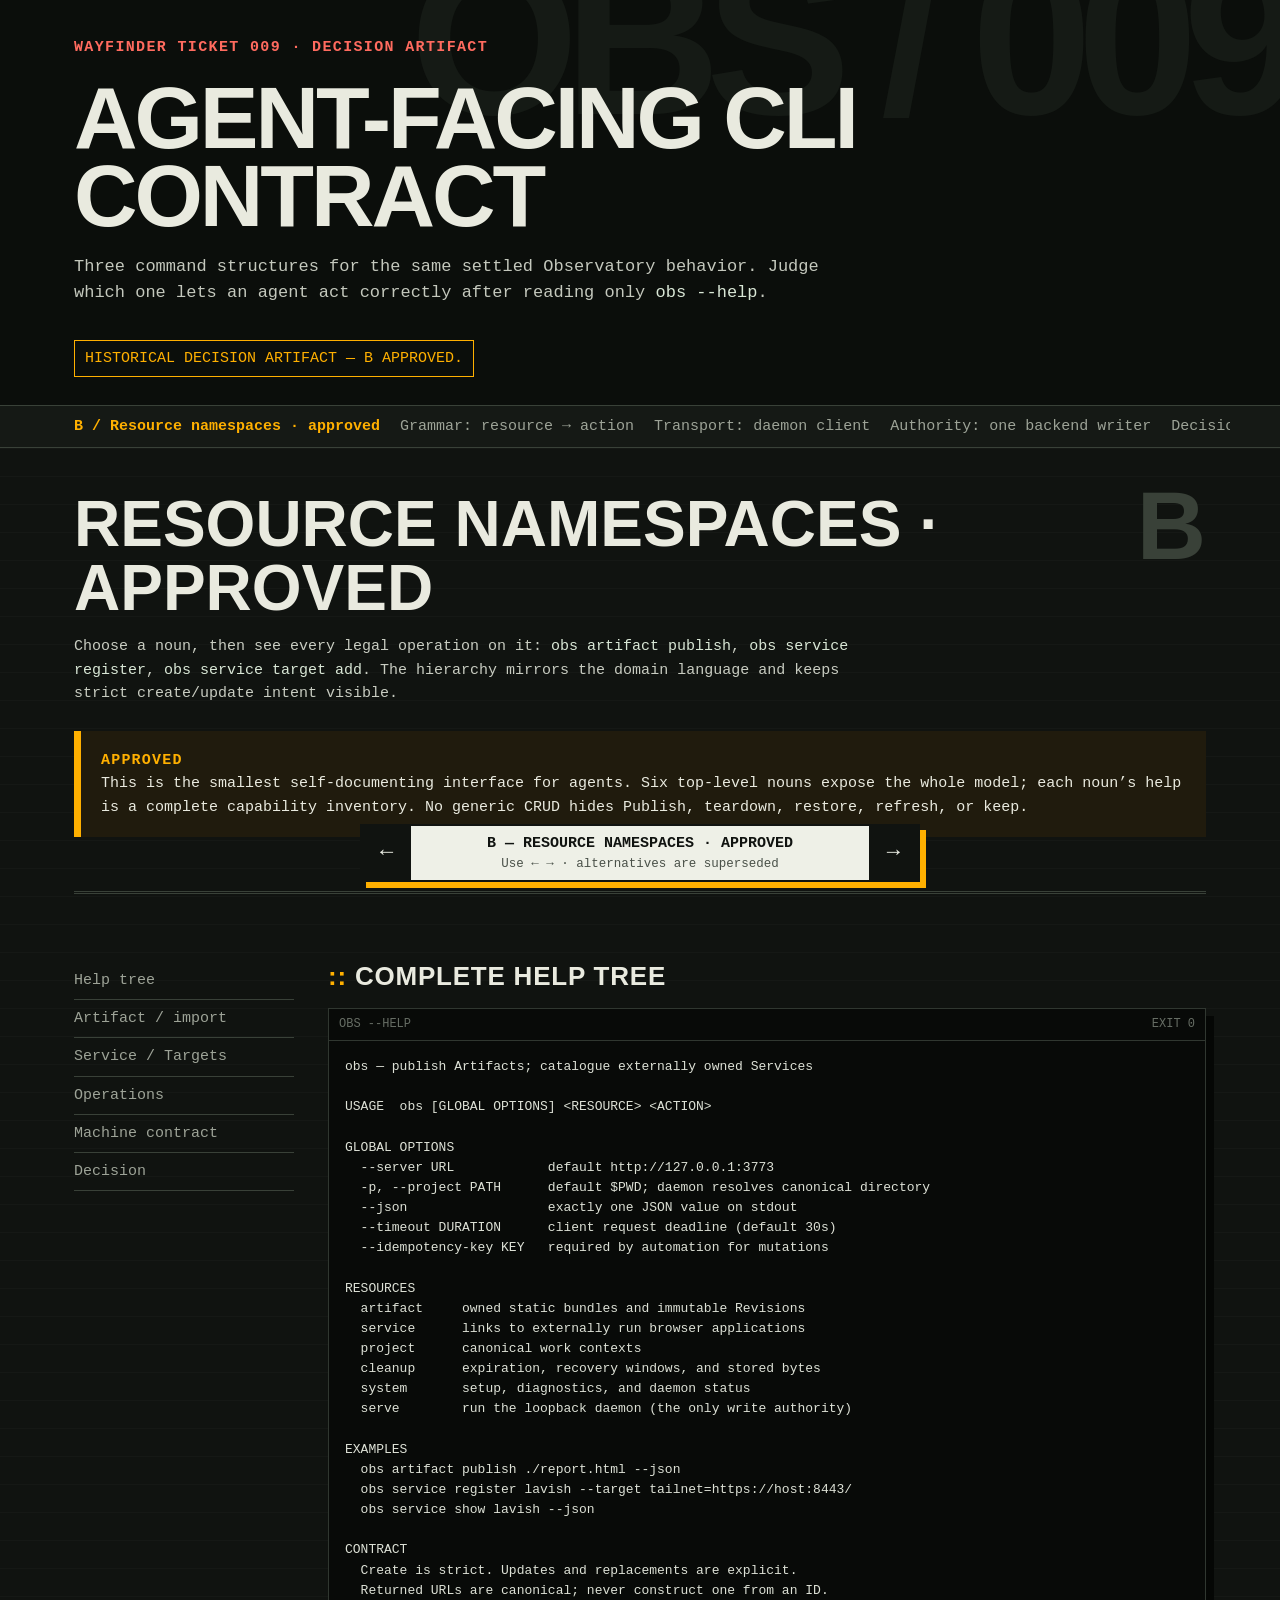
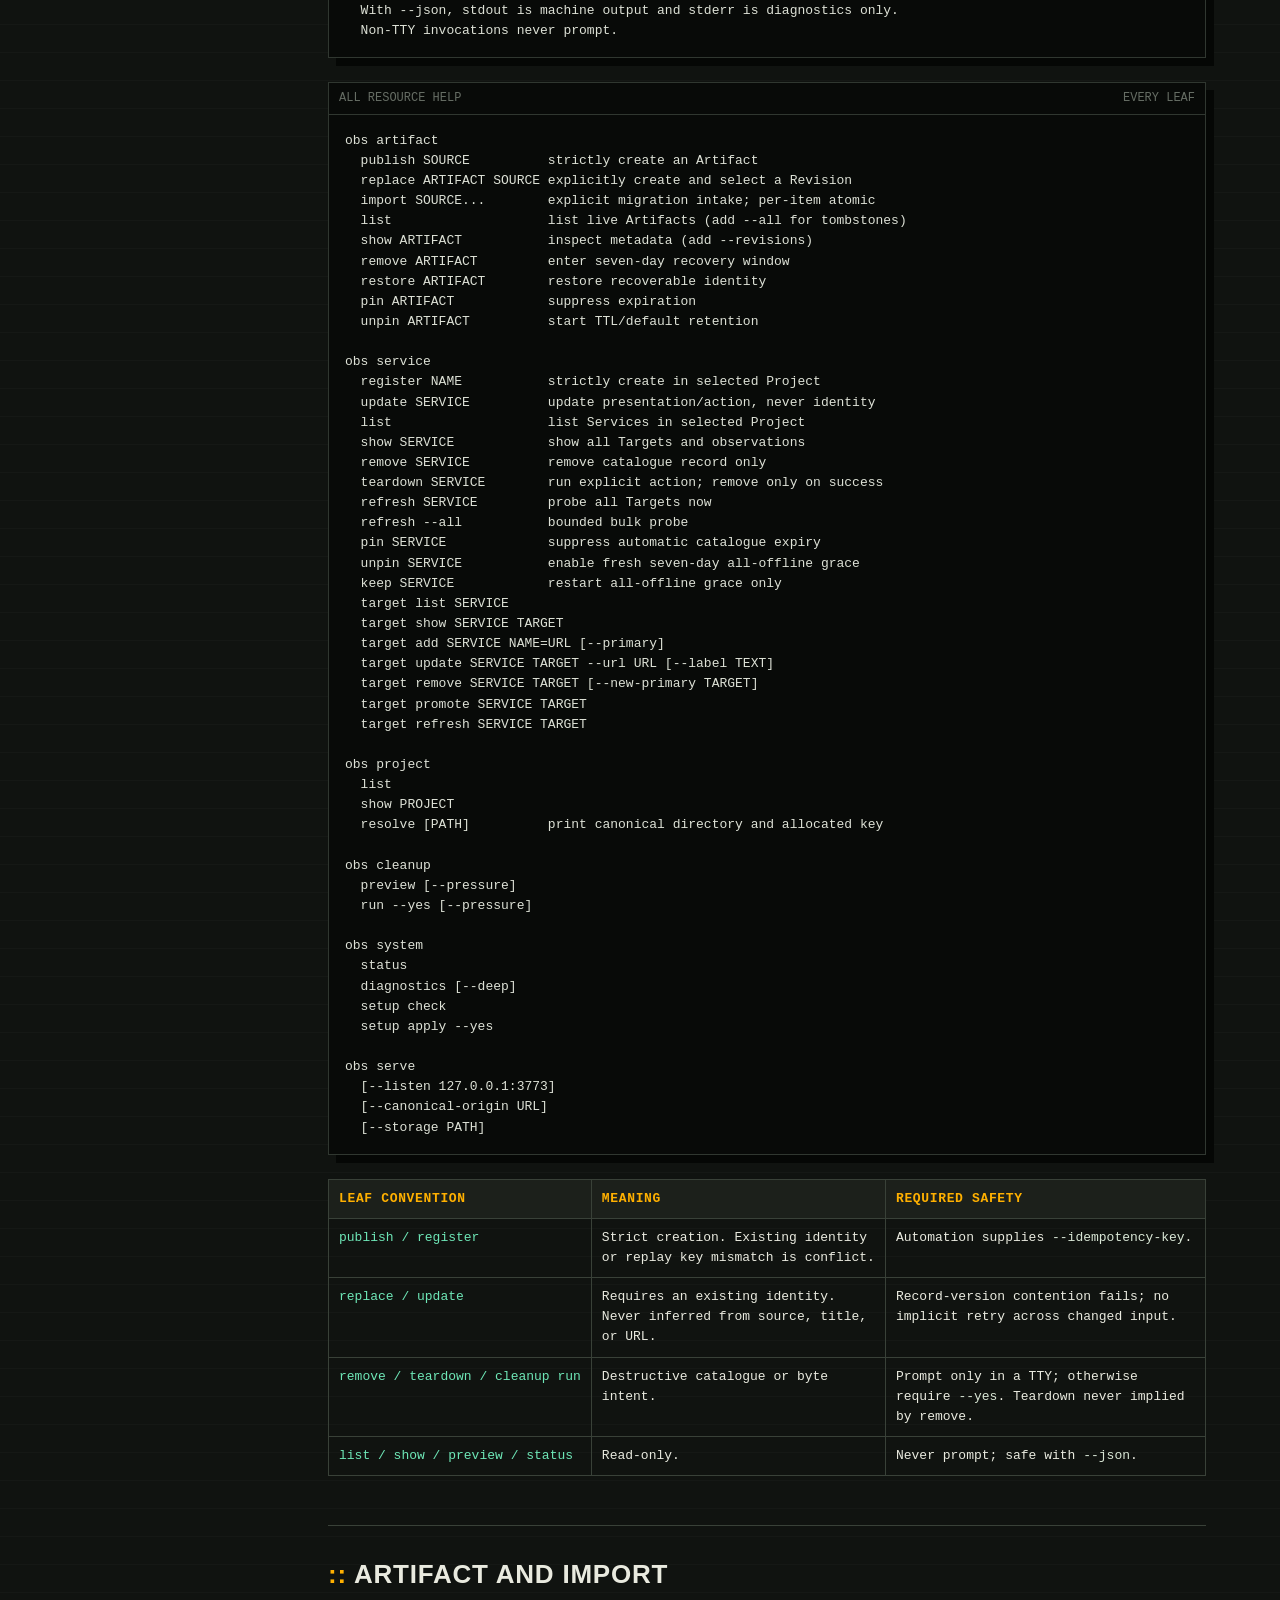
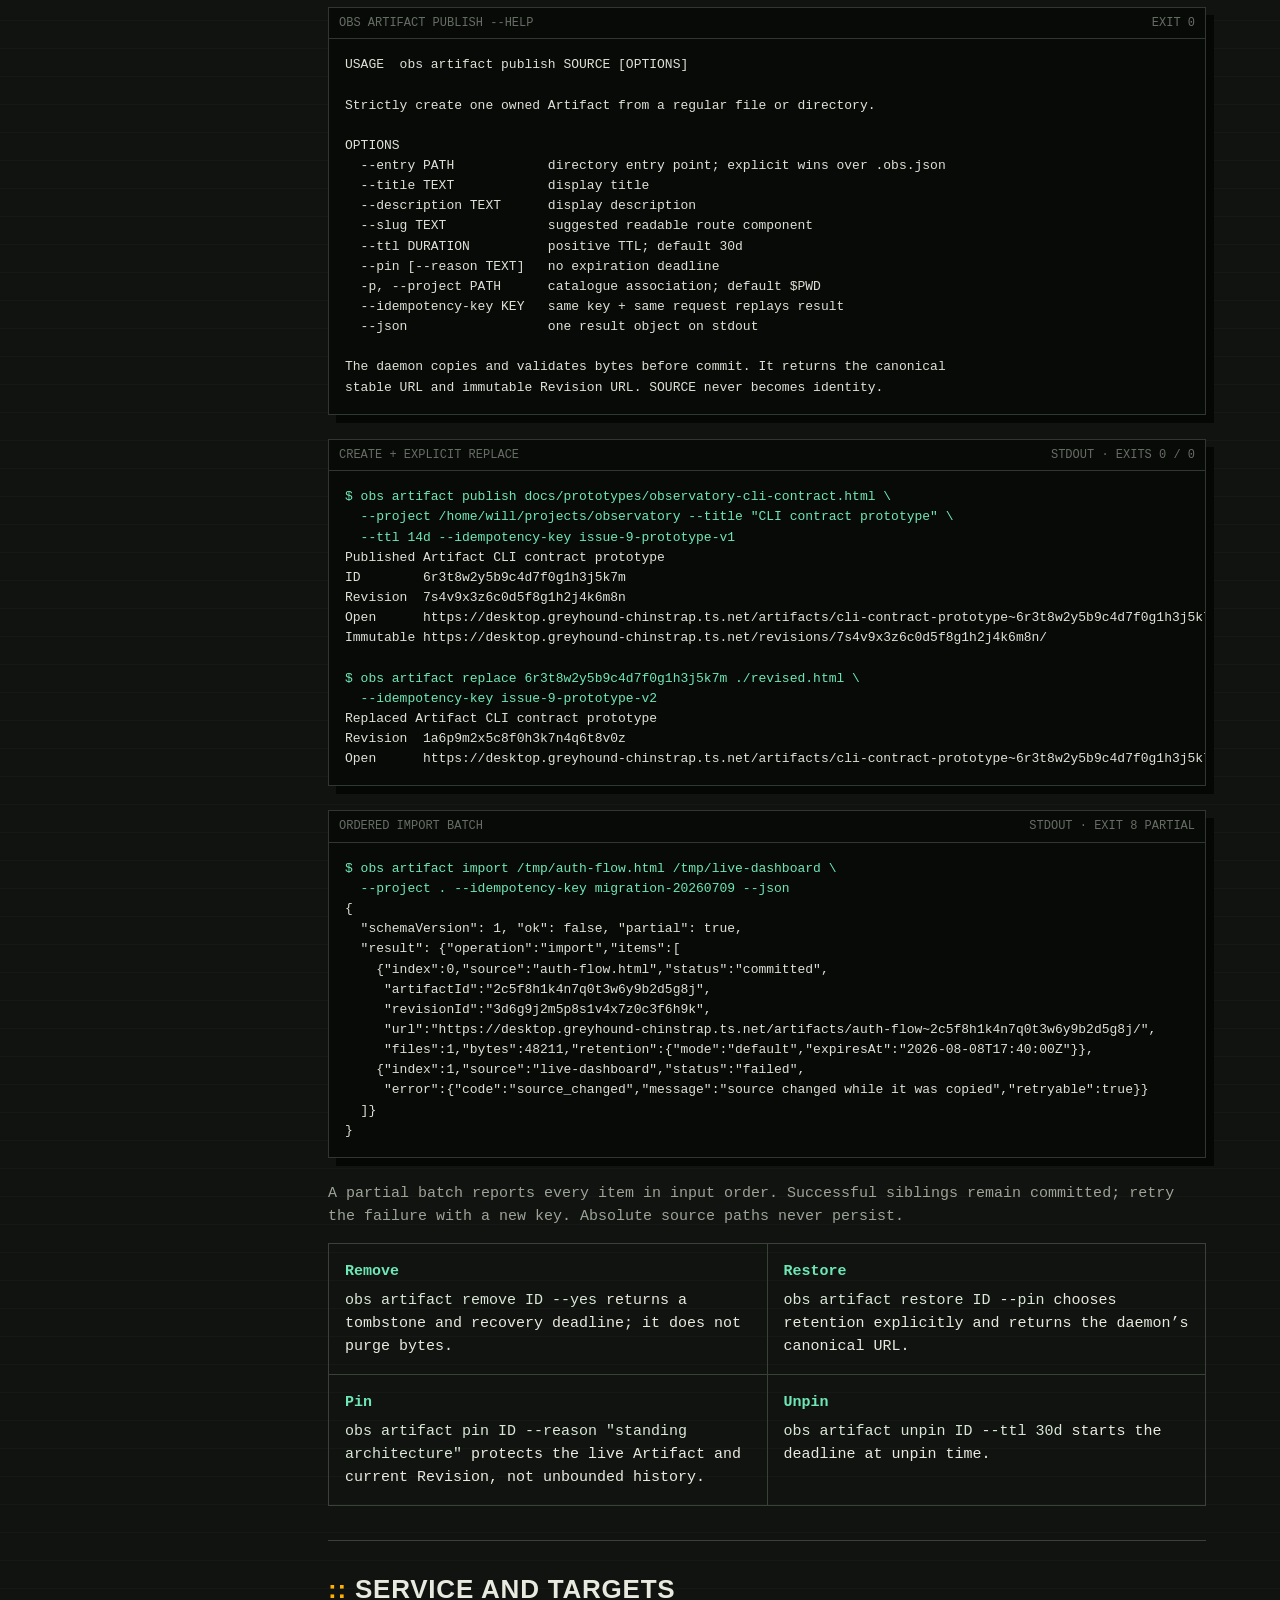
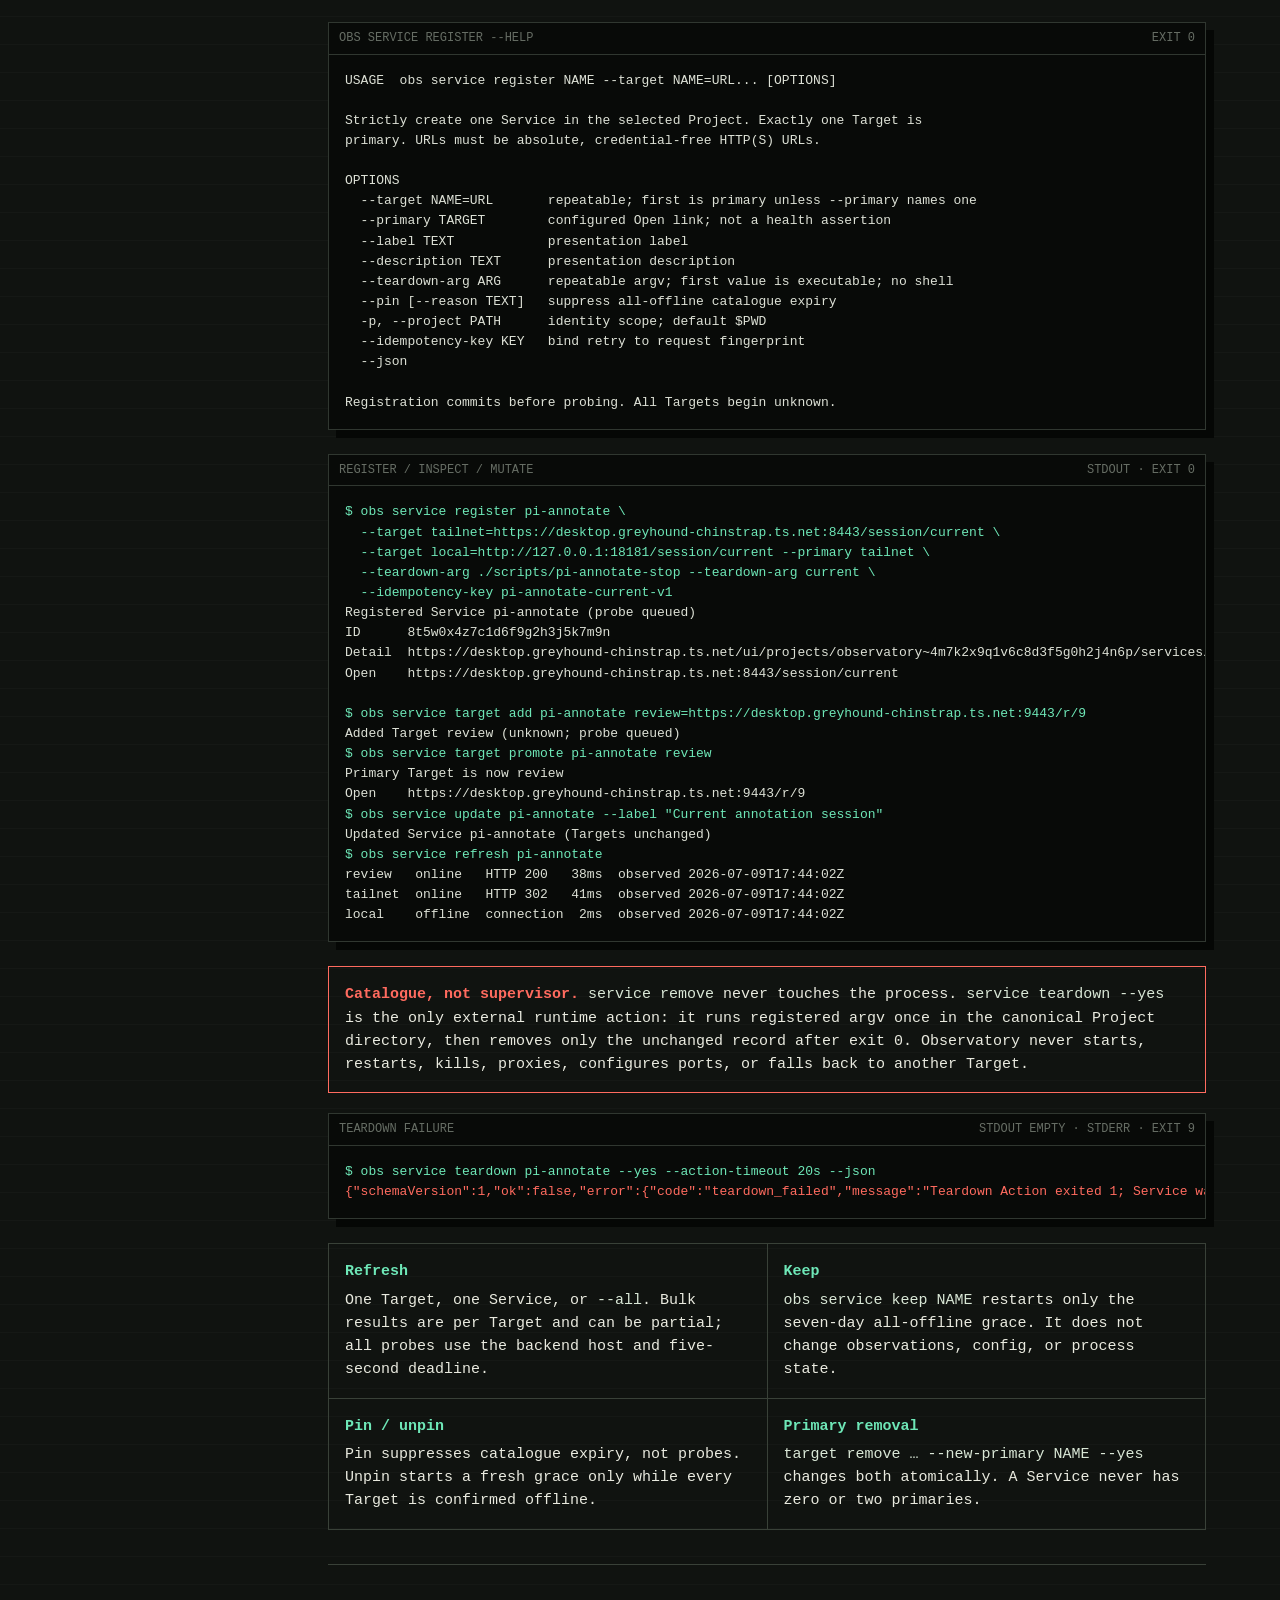
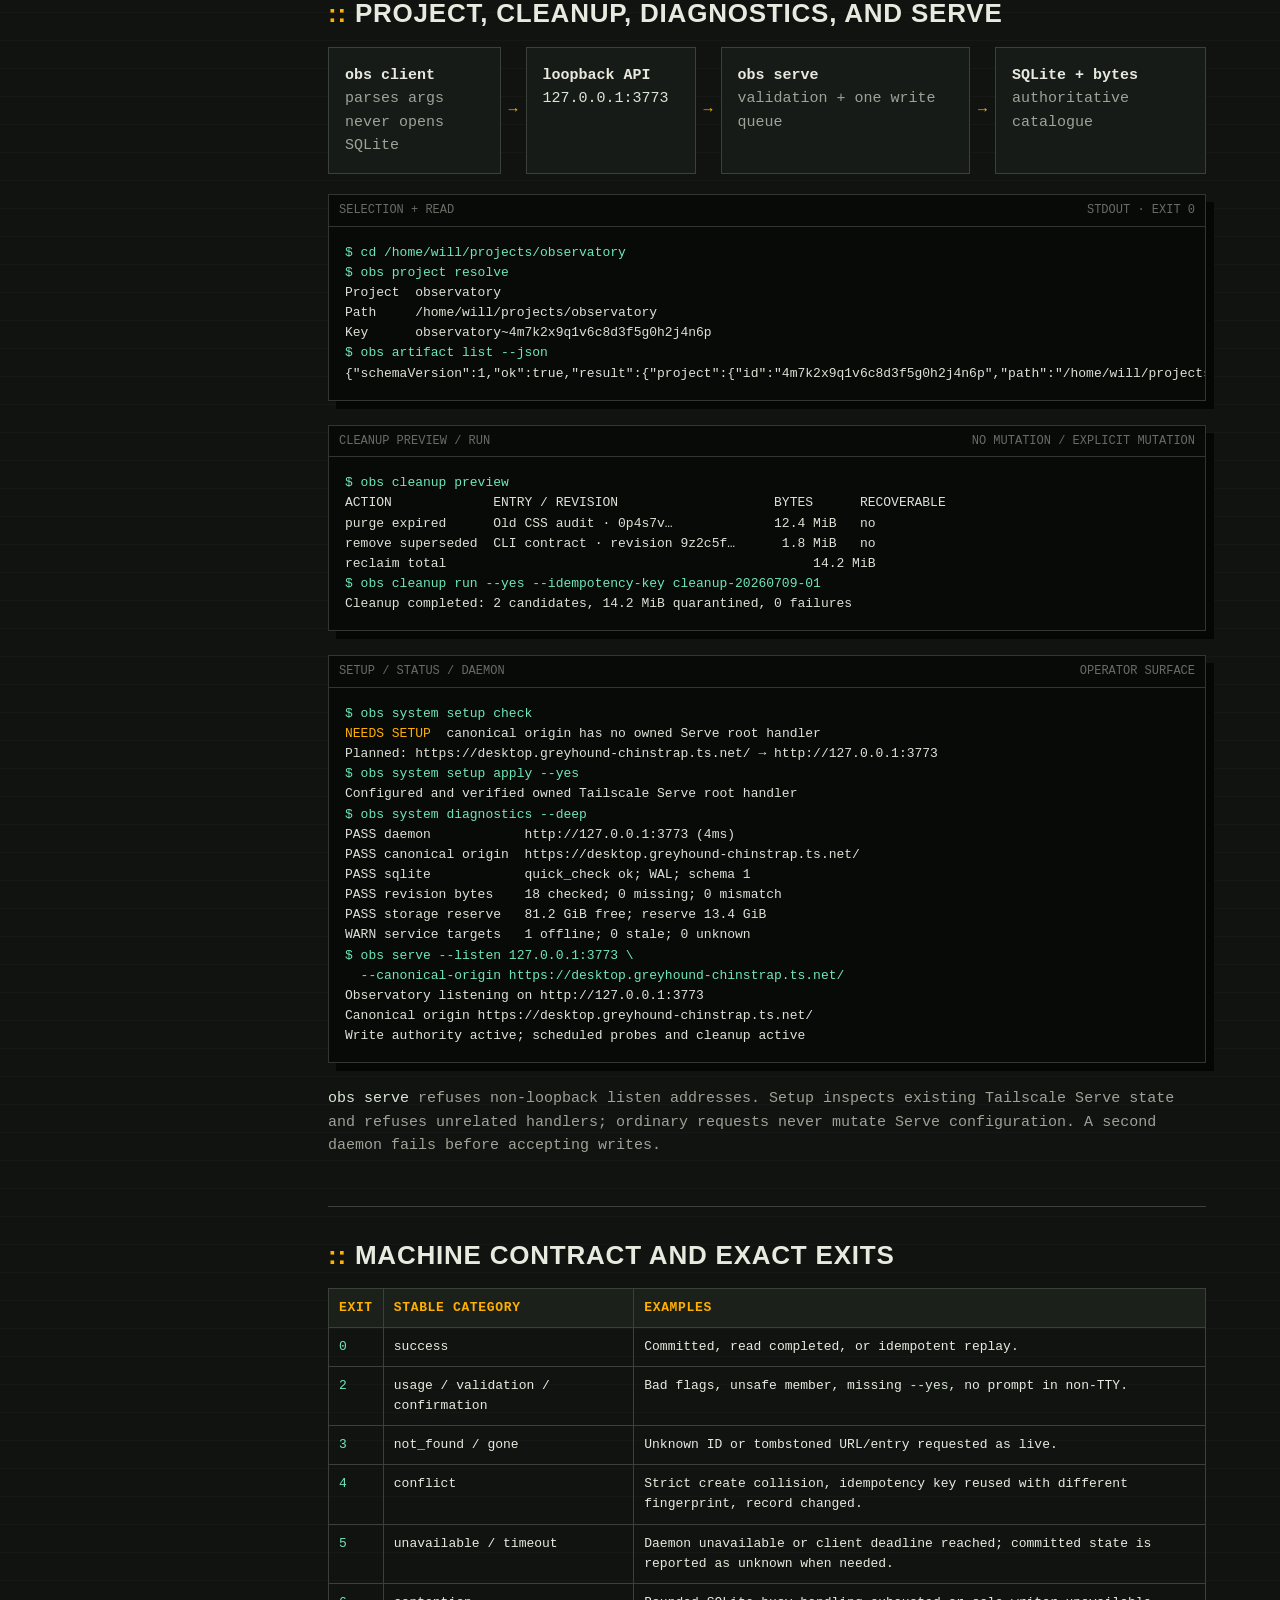
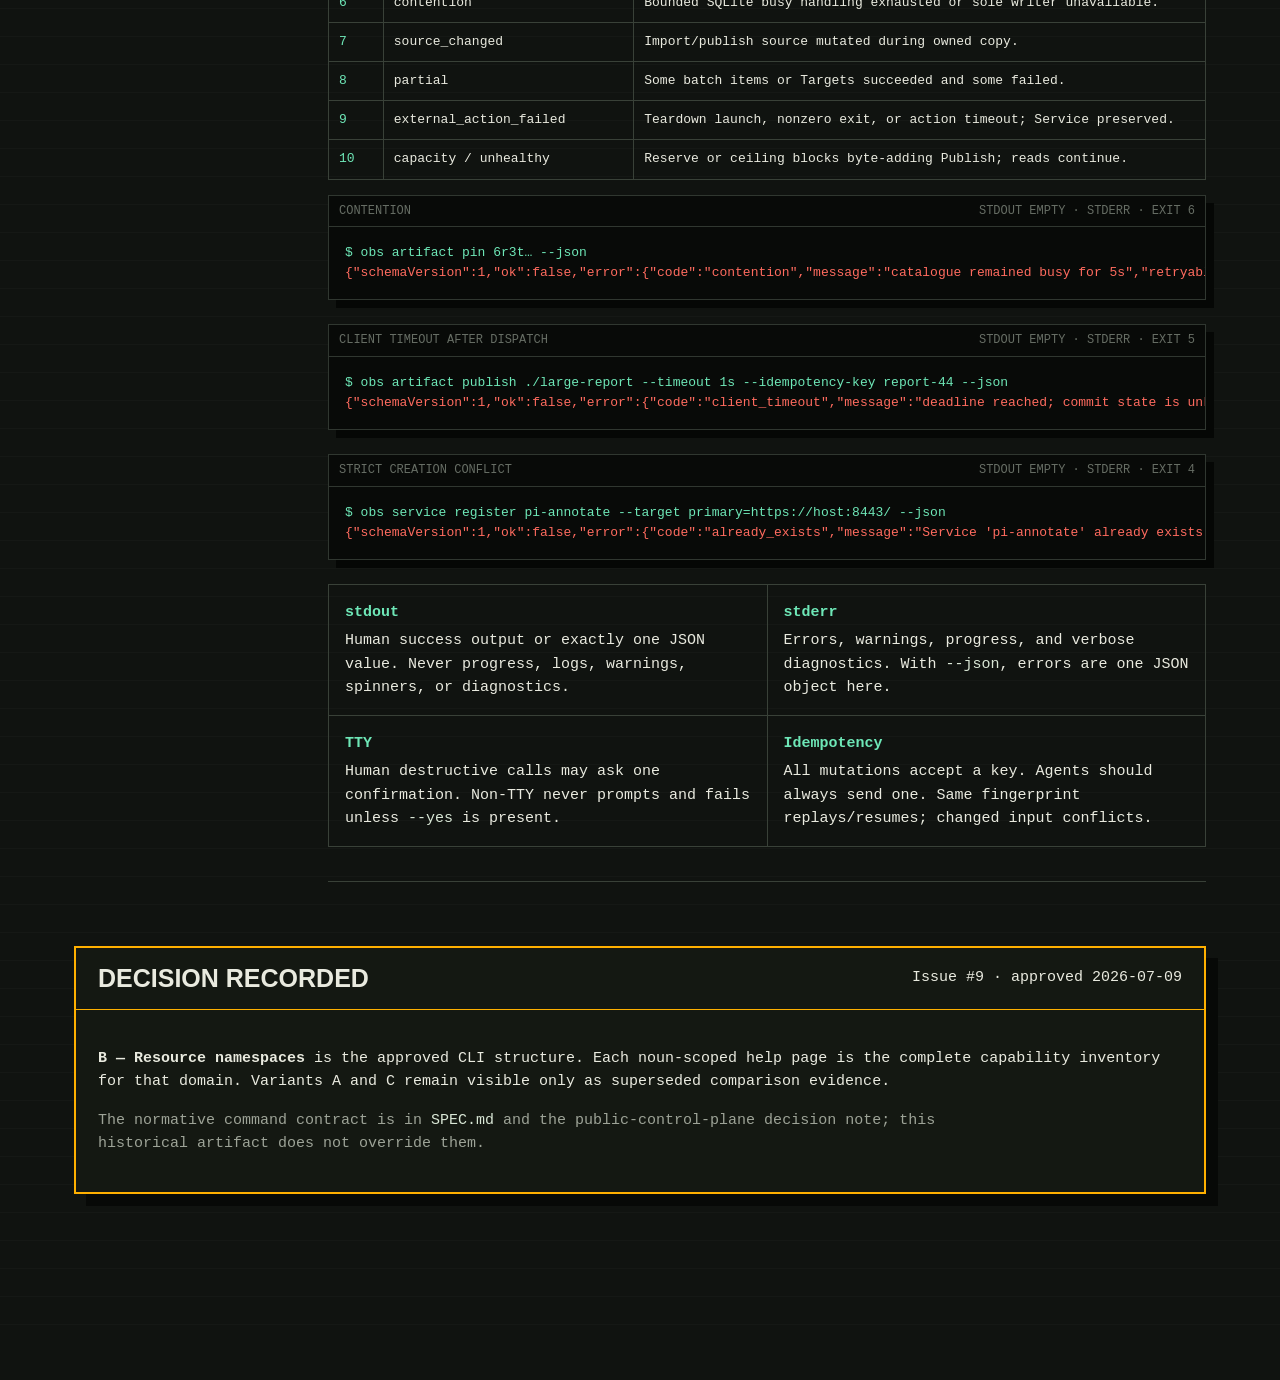
==== commit 153f229e: "Archive approved Observatory prototypes" ====
--- a/docs/prototypes/observatory-cli-contract.html
+++ b/docs/prototypes/observatory-cli-contract.html
@@ -4,7 +4,7 @@
 <meta charset="utf-8">
 <meta name="viewport" content="width=device-width,initial-scale=1">
 <meta name="color-scheme" content="dark">
-<title>PROTOTYPE — throw away after decision — Observatory CLI Contract</title>
+<title>APPROVED DECISION — B Resource namespaces — Observatory CLI Contract</title>
 <style>
 :root{--ink:#e9eadf;--muted:#9da397;--dim:#666d64;--paper:#101310;--panel:#171b17;--line:#394138;--hot:#ffb000;--cool:#6ee7b7;--bad:#ff6b5f;--blue:#8ab4f8;--shadow:#050705;--measure:1180px;--mono:"IBM Plex Mono","Cascadia Code","SFMono-Regular",Consolas,"Liberation Mono",monospace;--sans:"Avenir Next Condensed","DIN Condensed","Arial Narrow",sans-serif}
 *{box-sizing:border-box}html{scroll-behavior:smooth}body{margin:0;background:var(--paper);color:var(--ink);font:15px/1.55 var(--mono);background-image:linear-gradient(rgba(255,255,255,.018) 1px,transparent 1px);background-size:100% 28px}a{color:var(--cool)}button,input,textarea{font:inherit}button{cursor:pointer}.mast{border-bottom:1px solid var(--line);background:#0b0e0b;position:relative;overflow:hidden}.mast:after{content:"OBS / 009";position:absolute;right:-.04em;top:-.32em;color:#151a15;font:900 clamp(80px,17vw,230px)/1 var(--sans);letter-spacing:-.07em;pointer-events:none}.mast-inner{max-width:var(--measure);margin:auto;padding:36px 24px 28px;position:relative;z-index:1}.kicker{color:var(--bad);font-weight:800;letter-spacing:.09em;text-transform:uppercase}.mast h1{font:900 clamp(38px,7vw,88px)/.88 var(--sans);letter-spacing:-.035em;text-transform:uppercase;max-width:850px;margin:20px 0}.dek{max-width:760px;color:#c4c8bd;font-size:17px}.question{display:inline-block;border:1px solid var(--hot);color:var(--hot);padding:6px 10px;margin-top:16px}.statebar{border-bottom:1px solid var(--line);background:#151915;position:sticky;top:0;z-index:20}.statebar-inner{max-width:var(--measure);margin:auto;padding:9px 24px;display:flex;gap:20px;align-items:center;overflow:auto;white-space:nowrap}.statebar b{color:var(--hot)}.statebar span{color:var(--muted)}main{max-width:var(--measure);margin:auto;padding:0 24px 150px}.variant{display:none}.variant.active{display:block}.variant.design-b.active{display:grid}.variant-head{padding:44px 0 28px;border-bottom:3px double var(--line)}.variant-mark{font:900 96px/.7 var(--sans);color:var(--line);float:right}.variant-head h2{font:900 clamp(32px,5vw,64px)/1 var(--sans);text-transform:uppercase;margin:0 0 14px}.variant-head p{max-width:800px;color:#c8ccc1}.recommend{border-left:7px solid var(--hot);background:#201b0d;padding:18px 20px;margin:26px 0}.recommend strong{display:block;color:var(--hot);text-transform:uppercase;letter-spacing:.08em}.section{padding:34px 0;border-bottom:1px solid var(--line)}.section h3{font:800 26px/1.1 var(--sans);text-transform:uppercase;letter-spacing:.03em;margin:0 0 18px}.section h4{font-size:14px;color:var(--hot);text-transform:uppercase;letter-spacing:.1em;margin:24px 0 8px}.note{color:var(--muted);max-width:860px}.terminal{background:#080a08;border:1px solid #303730;box-shadow:8px 8px 0 var(--shadow);margin:14px 0 24px;overflow:hidden}.terminal-label{display:flex;justify-content:space-between;gap:10px;border-bottom:1px solid #303730;padding:6px 10px;color:var(--dim);font-size:12px;text-transform:uppercase}.terminal pre{margin:0;padding:16px;overflow:auto;color:#dde1d6;font:13px/1.55 var(--mono);white-space:pre}.terminal .cmd{color:var(--cool)}.terminal .err{color:var(--bad)}.terminal .warn{color:var(--hot)}code{color:#d9e7d6}.tree{columns:2;column-gap:20px}.tree .terminal{break-inside:avoid}.matrix{width:100%;border-collapse:collapse;margin:15px 0;font-size:13px}.matrix th,.matrix td{text-align:left;vertical-align:top;padding:9px 10px;border:1px solid var(--line)}.matrix th{color:var(--hot);background:#1c201b;text-transform:uppercase;letter-spacing:.05em}.matrix td:first-child{white-space:nowrap;color:var(--cool)}.rules{display:grid;grid-template-columns:repeat(2,minmax(0,1fr));border-top:1px solid var(--line);border-left:1px solid var(--line)}.rule{padding:16px;border-right:1px solid var(--line);border-bottom:1px solid var(--line)}.rule b{display:block;color:var(--cool);margin-bottom:5px}.flow{display:flex;align-items:stretch;gap:0;overflow:auto;margin:20px 0}.flow div{min-width:170px;padding:16px;border:1px solid var(--line);background:var(--panel)}.flow i{display:flex;align-items:center;padding:8px;color:var(--hot);font-style:normal}.callout{border:1px solid var(--bad);padding:16px;margin:20px 0}.callout b{color:var(--bad)}
@@ -23,14 +23,14 @@
   <div class="kicker">Wayfinder ticket 009 · decision artifact</div>
   <h1>Agent-facing CLI contract</h1>
   <p class="dek">Three command structures for the same settled Observatory behavior. Judge which one lets an agent act correctly after reading only <code>obs --help</code>.</p>
-  <div class="question">PROTOTYPE — throw away after decision.</div>
+  <div class="question">HISTORICAL DECISION ARTIFACT — B APPROVED.</div>
  </div>
 </header>
-<div class="statebar" aria-live="polite"><div class="statebar-inner"><b id="stateVariant">A / Workflow verbs</b><span id="stateGrammar">Grammar: intent → resource</span><span>Transport: daemon client</span><span>Authority: one backend writer</span><span>Review state: awaiting one choice</span></div></div>
+<div class="statebar" aria-live="polite"><div class="statebar-inner"><b id="stateVariant">B / Resource namespaces · approved</b><span id="stateGrammar">Grammar: resource → action</span><span>Transport: daemon client</span><span>Authority: one backend writer</span><span>Decision: B approved for issue #9</span></div></div>
 <main>
 <!-- VARIANT A -->
 <article class="variant design-a" data-variant="A">
- <header class="variant-head"><span class="variant-mark">A</span><h2>Workflow verbs</h2><p>Start with what the agent wants to do, then name the resource. This reads like imperative prose: <code>obs publish create</code>, <code>obs register service</code>, <code>obs remove artifact</code>.</p><div class="recommend"><strong>Tradeoff</strong>Excellent for the first publish. Weak for discovery: an agent must search several verb families to learn everything it can do to one resource.</div></header>
+ <header class="variant-head"><span class="variant-mark">A</span><h2>Workflow verbs · superseded</h2><p>Start with what the agent wants to do, then name the resource. This reads like imperative prose: <code>obs publish create</code>, <code>obs register service</code>, <code>obs remove artifact</code>.</p><div class="recommend"><strong>Tradeoff</strong>Excellent for the first publish. Weak for discovery: an agent must search several verb families to learn everything it can do to one resource.</div></header>
  <section class="section chapter"><div class="chapter-no">01</div><div><h3>Complete help tree</h3><p class="note">Every leaf below is a runnable command. Parent nodes print their child commands and examples, then exit 0.</p><div class="terminal"><div class="terminal-label"><span>obs --help</span><span>exit 0</span></div><pre>obs — catalogue browser work
 
 USAGE  obs [GLOBAL OPTIONS] &lt;COMMAND&gt;
@@ -177,8 +177,8 @@
 
 <!-- VARIANT B -->
 <article class="variant design-b" data-variant="B">
- <header class="variant-head"><span class="variant-mark">B</span><h2>Resource namespaces</h2><p>Choose a noun, then see every legal operation on it: <code>obs artifact publish</code>, <code>obs service register</code>, <code>obs service target add</code>. The hierarchy mirrors the domain language and keeps strict create/update intent visible.</p><div class="recommend"><strong>Recommended</strong>This is the smallest self-documenting interface for agents. Six top-level nouns expose the whole model; each noun’s help is a complete capability inventory. No generic CRUD hides Publish, teardown, restore, refresh, or keep.</div></header>
- <nav aria-label="Variant B sections"><a href="#b-tree">Help tree</a><a href="#b-artifact">Artifact / import</a><a href="#b-service">Service / Targets</a><a href="#b-ops">Operations</a><a href="#b-machine">Machine contract</a><a href="#approval">Choose</a></nav>
+ <header class="variant-head"><span class="variant-mark">B</span><h2>Resource namespaces · approved</h2><p>Choose a noun, then see every legal operation on it: <code>obs artifact publish</code>, <code>obs service register</code>, <code>obs service target add</code>. The hierarchy mirrors the domain language and keeps strict create/update intent visible.</p><div class="recommend"><strong>Approved</strong>This is the smallest self-documenting interface for agents. Six top-level nouns expose the whole model; each noun’s help is a complete capability inventory. No generic CRUD hides Publish, teardown, restore, refresh, or keep.</div></header>
+ <nav aria-label="Variant B sections"><a href="#b-tree">Help tree</a><a href="#b-artifact">Artifact / import</a><a href="#b-service">Service / Targets</a><a href="#b-ops">Operations</a><a href="#b-machine">Machine contract</a><a href="#approval">Decision</a></nav>
  <div class="content">
  <section class="section" id="b-tree"><h3>Complete help tree</h3><div class="terminal"><div class="terminal-label"><span>obs --help</span><span>exit 0</span></div><pre>obs — publish Artifacts; catalogue externally owned Services
 
@@ -397,7 +397,7 @@
 
 <!-- VARIANT C -->
 <article class="variant design-c" data-variant="C">
- <header class="variant-head"><span class="variant-mark">C</span><h2>Intent commands</h2><p>Put lifecycle intent at the root: <code>obs create artifact</code>, <code>obs replace artifact</code>, <code>obs update service</code>. Reads use <code>get</code>; operational actions use <code>act</code>. The grammar is compact and maps cleanly to request objects.</p><div class="recommend"><strong>Tradeoff</strong>Best for generated clients and request manifests. Worst at the terminal: domain-specific operations hide behind <code>act</code>, and <code>get</code> reduces the visibility of Artifact versus Service capabilities.</div></header>
+ <header class="variant-head"><span class="variant-mark">C</span><h2>Intent commands · superseded</h2><p>Put lifecycle intent at the root: <code>obs create artifact</code>, <code>obs replace artifact</code>, <code>obs update service</code>. Reads use <code>get</code>; operational actions use <code>act</code>. The grammar is compact and maps cleanly to request objects.</p><div class="recommend"><strong>Tradeoff</strong>Best for generated clients and request manifests. Worst at the terminal: domain-specific operations hide behind <code>act</code>, and <code>get</code> reduces the visibility of Artifact versus Service capabilities.</div></header>
  <div class="ledger"><div class="ledger-key">Grammar</div><div class="ledger-body"><code>obs &lt;intent&gt; &lt;kind&gt; [identity] [fields]</code>. The help system is organized around mutation semantics rather than resources.</div>
  <div class="ledger-key">Complete tree</div><div class="ledger-body"><div class="terminal"><div class="terminal-label"><span>obs --help</span><span>exit 0</span></div><pre>obs — send explicit intents to the Observatory daemon
 
@@ -512,46 +512,36 @@
 </article>
 
 <section class="approval" id="approval">
- <header><h2>Human decision boundary</h2><span>One choice · ticket stays open</span></header>
- <form id="decisionForm" data-lavish-question="observatory-cli-contract">
-  <fieldset><legend>Which CLI structure should become the contract?</legend><div class="choices">
-   <label class="choice"><input type="radio" name="decision" value="A — Workflow verbs" required><b>A — Workflow verbs</b><span>Imperative, approachable, scattered by resource.</span></label>
-   <label class="choice"><input type="radio" name="decision" value="B — Resource namespaces"><b>B — Resource namespaces</b><span>Recommended: complete capability inventory per noun.</span></label>
-   <label class="choice"><input type="radio" name="decision" value="C — Intent commands"><b>C — Intent commands</b><span>Request-oriented, compact root, hidden special actions.</span></label>
-   <label class="choice"><input type="radio" name="decision" value="Recommended B with changes"><b>Recommended with changes</b><span>Keep B’s structure; specify edits below.</span></label>
-  </div></fieldset>
-  <label for="changes">Required changes or rationale</label>
-  <textarea id="changes" name="changes" placeholder="Example: Choose B, but rename ‘system setup’ to ‘system expose’…"></textarea>
-  <div class="submit"><button type="submit">Queue Lavish decision</button><span class="status" id="formStatus" role="status"></span></div>
- </form>
+ <header><h2>Decision recorded</h2><span>Issue #9 · approved 2026-07-09</span></header>
+ <div style="padding:22px"><p><strong>B — Resource namespaces</strong> is the approved CLI structure. Each noun-scoped help page is the complete capability inventory for that domain. Variants A and C remain visible only as superseded comparison evidence.</p><p class="note">The normative command contract is in <code>SPEC.md</code> and the public-control-plane decision note; this historical artifact does not override them.</p></div>
 </section>
 </main>
-<div class="switcher" aria-label="Prototype variant switcher"><button type="button" id="prev" aria-label="Previous variant">←</button><div class="switch-label" id="switchLabel">A — Workflow verbs<small>Use ← → · URL stores selection</small></div><button type="button" id="next" aria-label="Next variant">→</button></div>
+<div class="switcher" aria-label="Historical variant switcher"><button type="button" id="prev" aria-label="Previous variant">←</button><div class="switch-label" id="switchLabel">B — Resource namespaces · approved<small>Use ← → · alternatives are superseded</small></div><button type="button" id="next" aria-label="Next variant">→</button></div>
 <script>
 (() => {
   const variants = [
     {key:'A', name:'Workflow verbs', grammar:'intent → resource'},
-    {key:'B', name:'Resource namespaces · recommended', grammar:'resource → action'},
+    {key:'B', name:'Resource namespaces · approved', grammar:'resource → action'},
     {key:'C', name:'Intent commands', grammar:'lifecycle intent → kind'}
   ];
   const sections = [...document.querySelectorAll('[data-variant]')];
   const label = document.getElementById('switchLabel');
   const stateVariant = document.getElementById('stateVariant');
   const stateGrammar = document.getElementById('stateGrammar');
-  function valid(raw){ return variants.some(v => v.key === raw) ? raw : 'A'; }
+  function valid(raw){ return variants.some(v => v.key === raw) ? raw : 'B'; }
   function show(key, push=true){
     key = valid(key);
     sections.forEach(section => section.classList.toggle('active', section.dataset.variant === key));
     const v = variants.find(item => item.key === key);
-    label.innerHTML = `${v.key} — ${v.name}<small>Use ← → · URL stores selection</small>`;
+    label.innerHTML = `${v.key} — ${v.name}<small>Use ← → · alternatives are superseded</small>`;
     stateVariant.textContent = `${v.key} / ${v.name}`;
     stateGrammar.textContent = `Grammar: ${v.grammar}`;
-    document.title = `PROTOTYPE — ${v.key} ${v.name} — Observatory CLI Contract`;
+    document.title = `HISTORICAL DECISION — ${v.key} ${v.name} — Observatory CLI Contract`;
     if(push){ const url = new URL(location.href); url.searchParams.set('variant', key); history.replaceState({},'',url); }
     window.scrollTo({top:0,behavior:'instant'});
   }
   function cycle(delta){
-    const current = valid(new URL(location.href).searchParams.get('variant') || 'A');
+    const current = valid(new URL(location.href).searchParams.get('variant') || 'B');
     const index = variants.findIndex(v => v.key === current);
     show(variants[(index + delta + variants.length) % variants.length].key);
   }
@@ -563,21 +553,7 @@
     if(event.key === 'ArrowLeft'){ event.preventDefault(); cycle(-1); }
     if(event.key === 'ArrowRight'){ event.preventDefault(); cycle(1); }
   });
-  document.getElementById('decisionForm').addEventListener('submit', event => {
-    event.preventDefault();
-    const data = new FormData(event.currentTarget);
-    const decision = data.get('decision');
-    const changes = String(data.get('changes') || '').trim();
-    const prompt = `Observatory CLI contract decision for issue #9: ${decision}. Required changes: ${changes || 'none'}. Apply this human decision to the specification, then remove the throwaway prototype when its answer is captured.`;
-    const status = document.getElementById('formStatus');
-    if(window.lavish && typeof window.lavish.queuePrompt === 'function'){
-      window.lavish.queuePrompt(prompt, {tag:'observatory-cli-contract', text:String(decision), element:event.currentTarget, data:{decision,changes}, queueKey:'observatory-cli-contract-issue-9'});
-      status.textContent = 'Decision queued in Lavish.';
-    } else {
-      status.textContent = 'Lavish SDK unavailable. Open this artifact in Lavish to queue the decision.';
-    }
-  });
-  show(valid(new URL(location.href).searchParams.get('variant') || 'A'), false);
+  show(valid(new URL(location.href).searchParams.get('variant') || 'B'), false);
 })();
 </script>
 </body>
